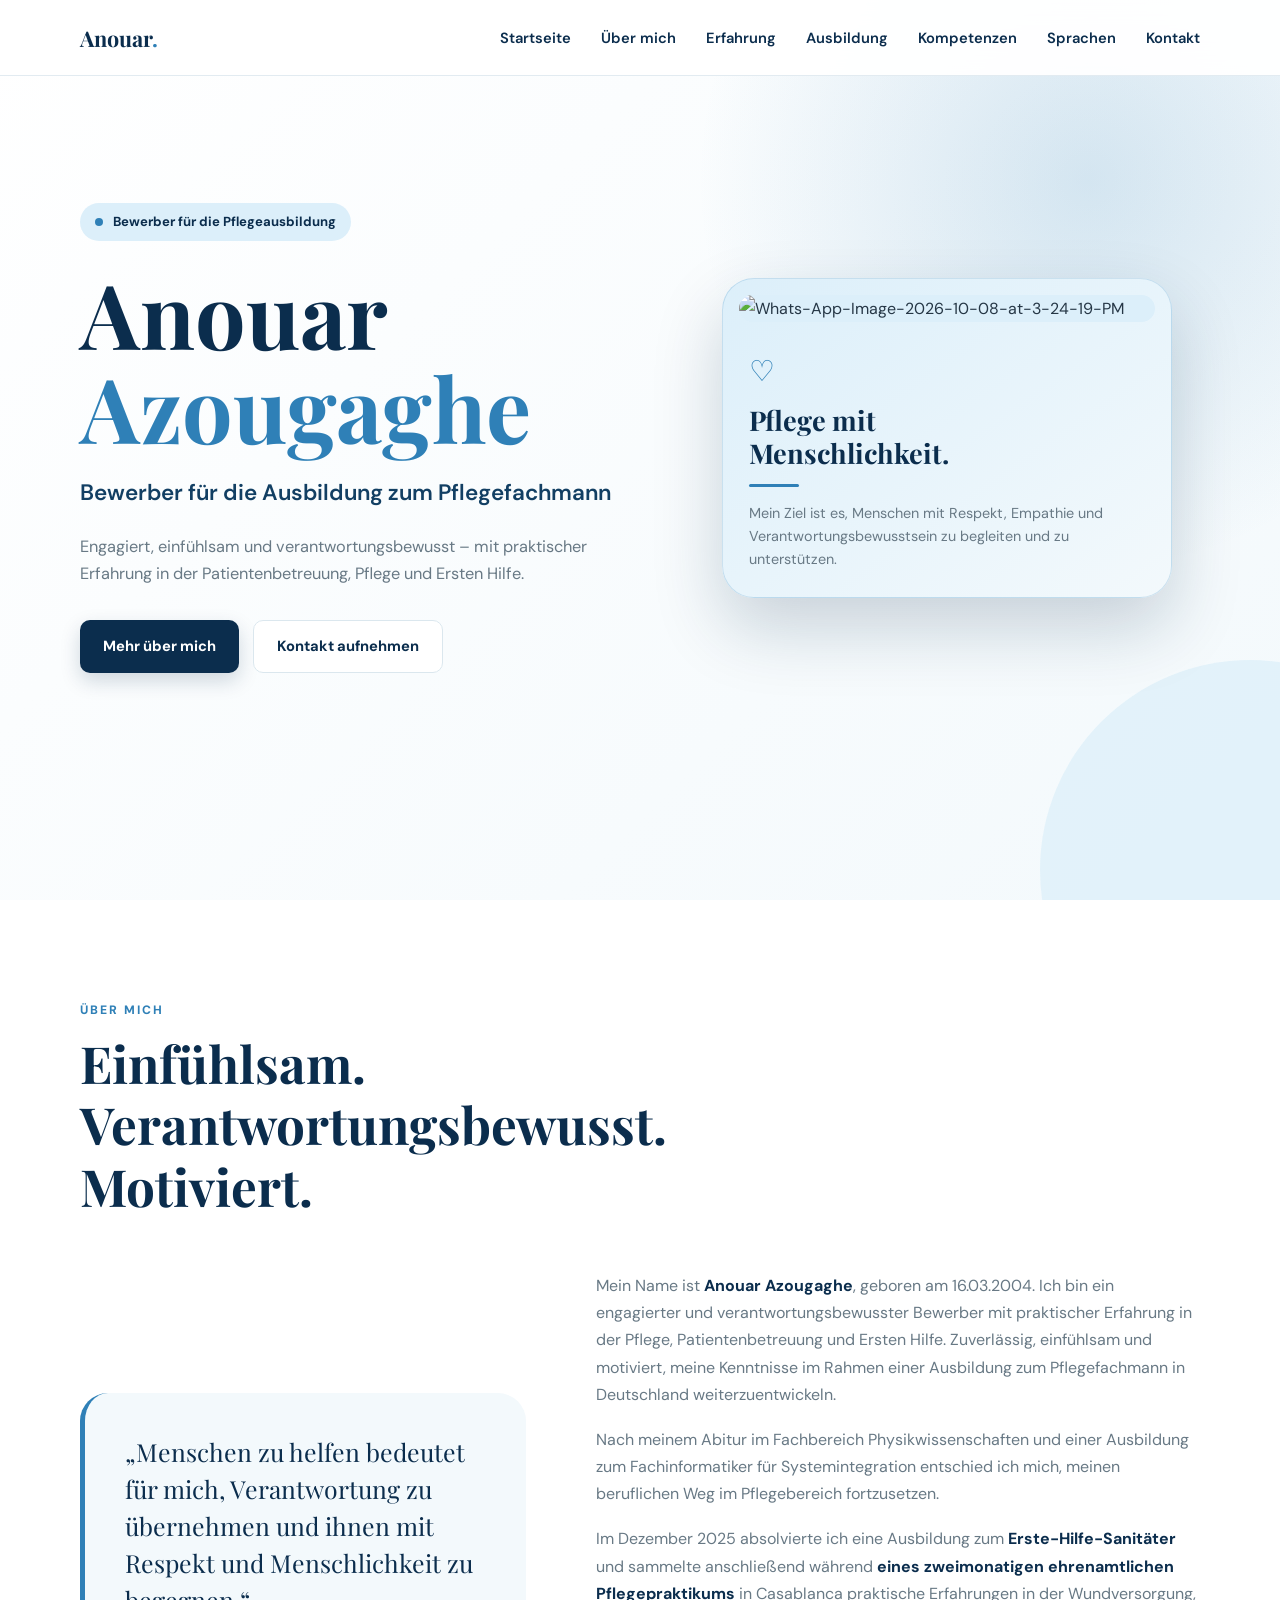
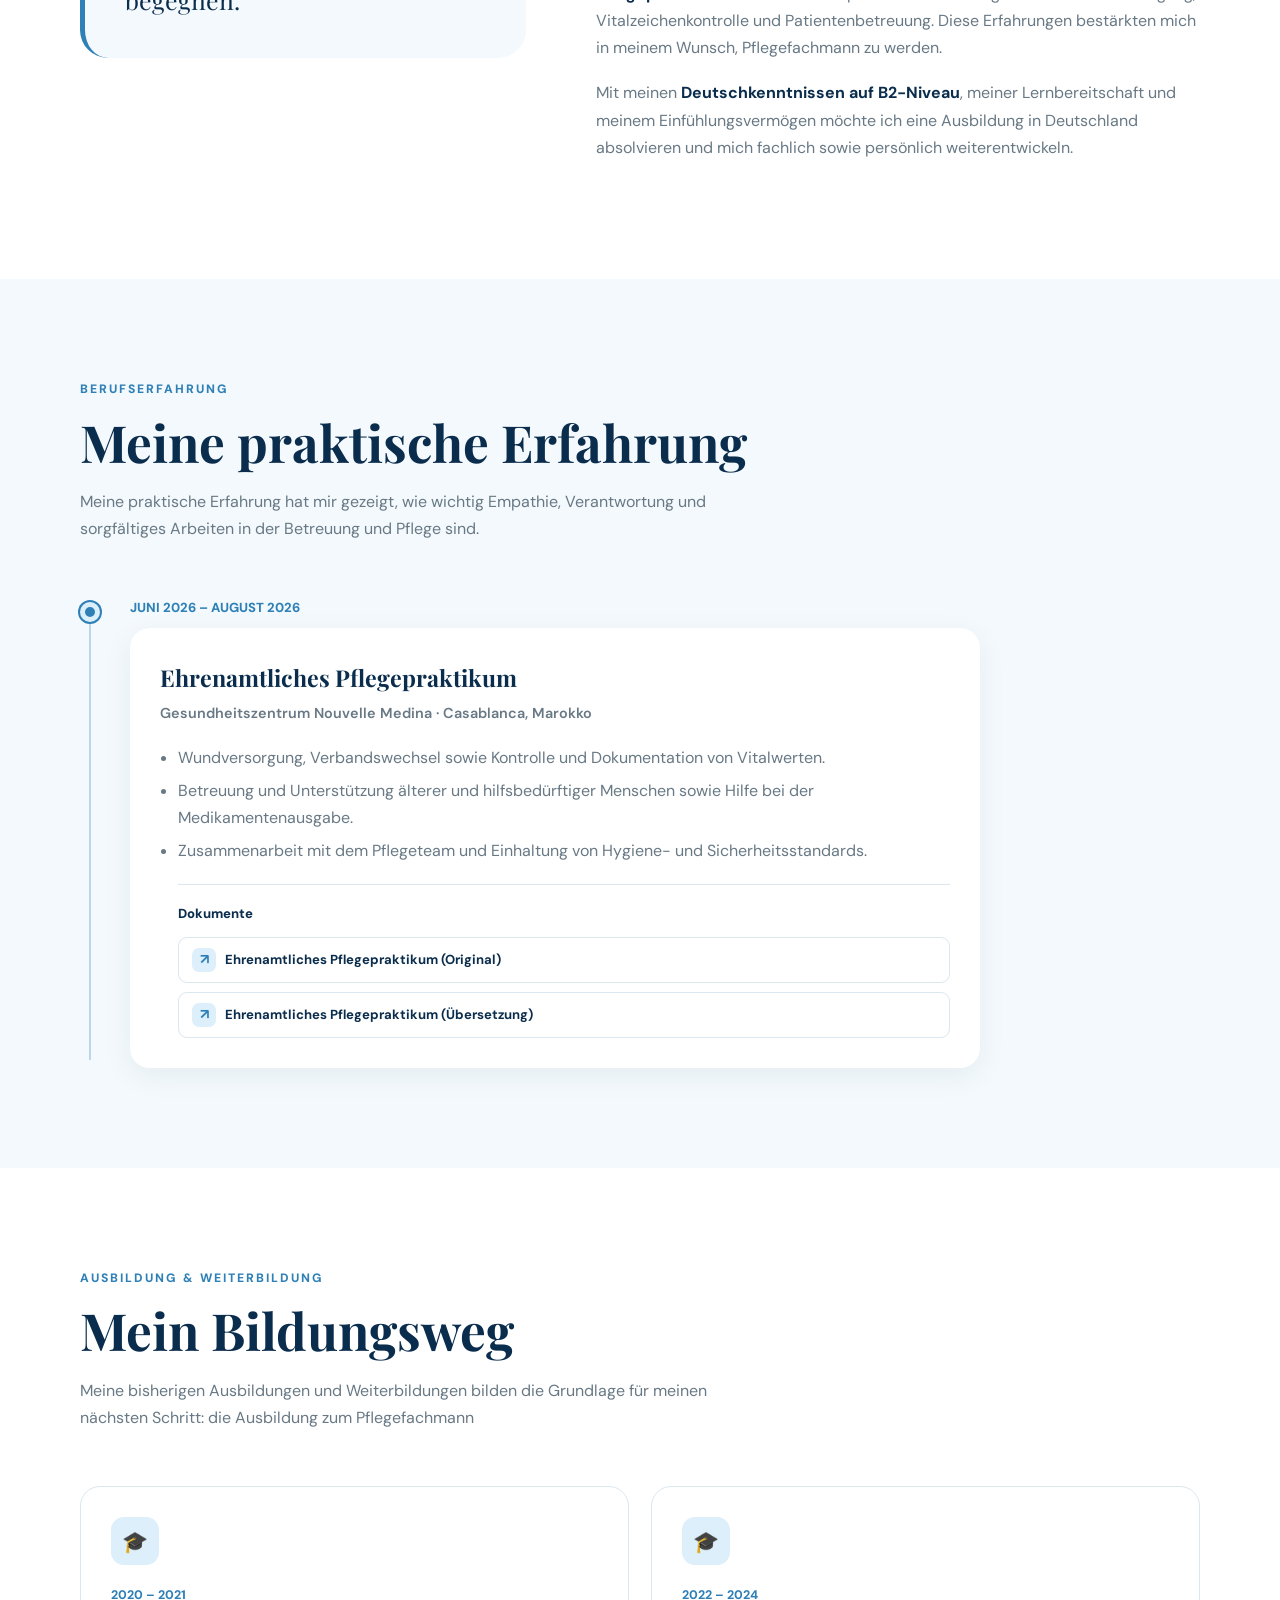
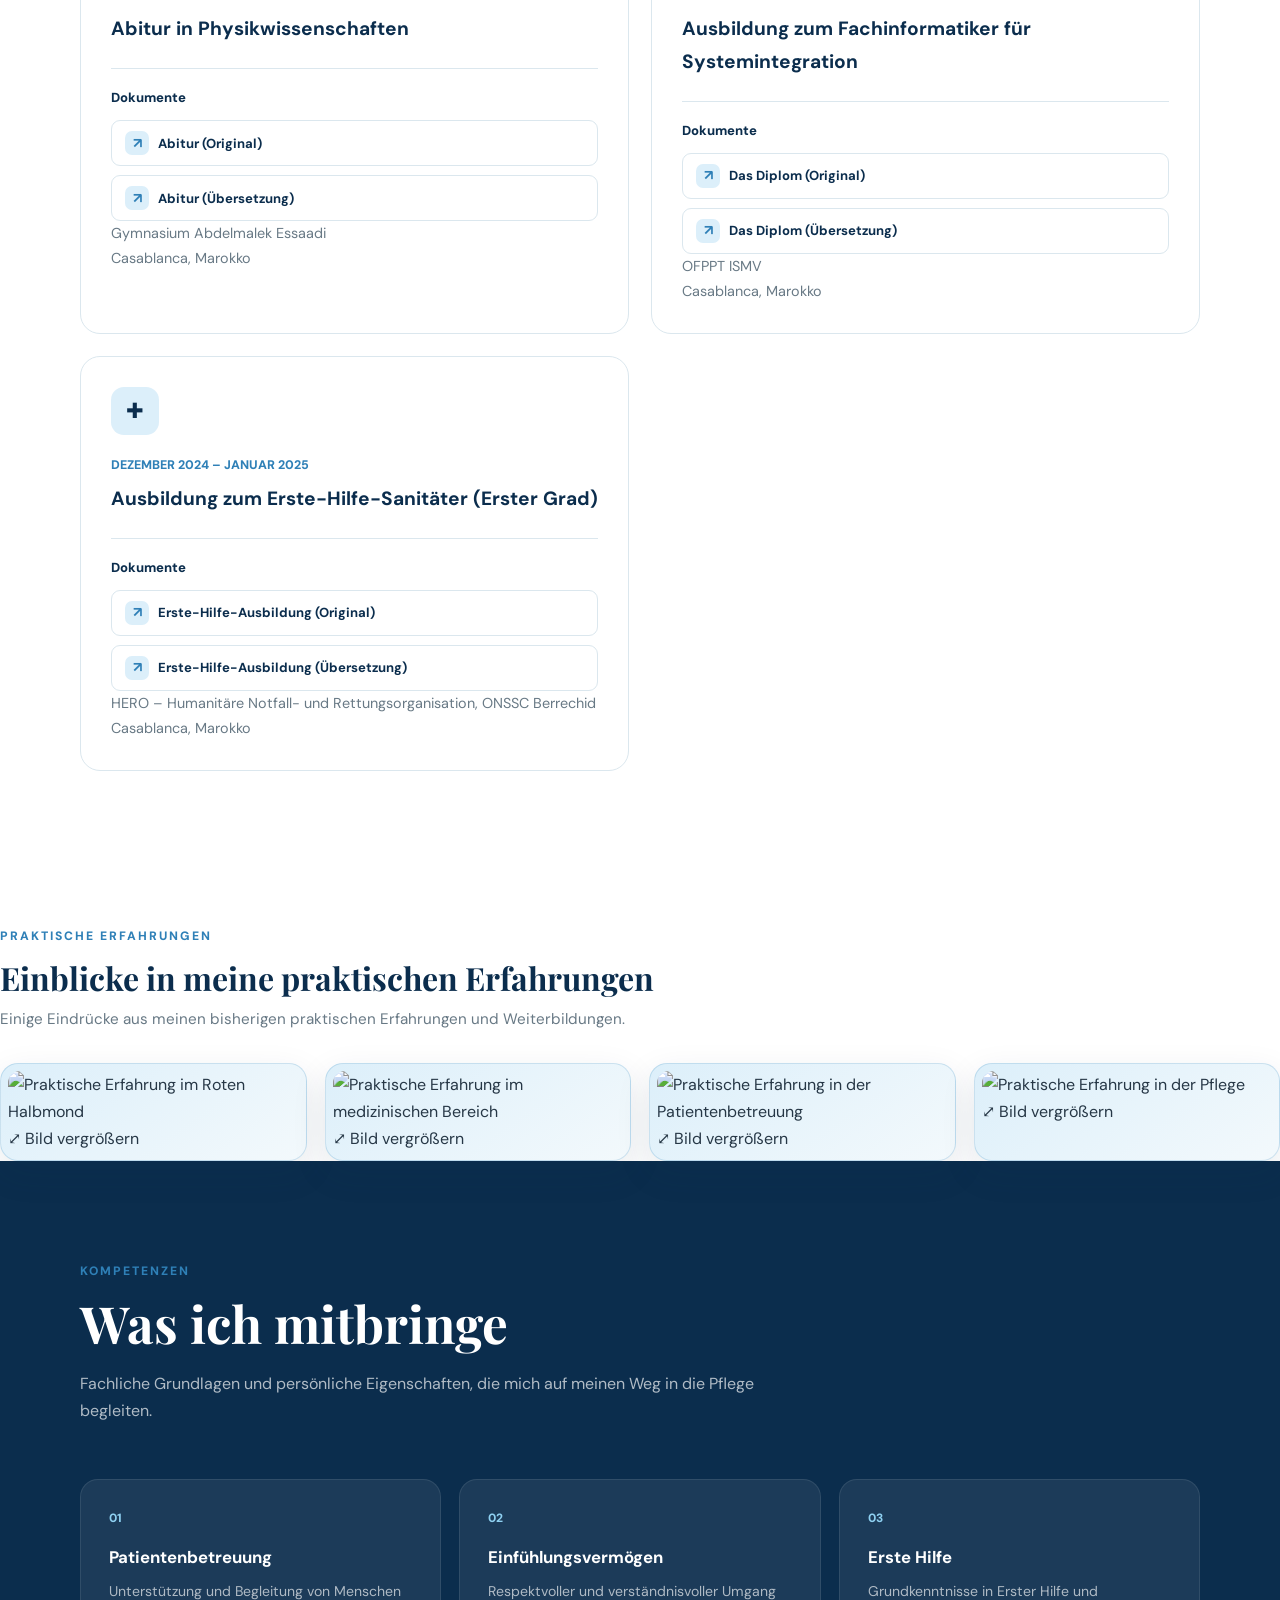
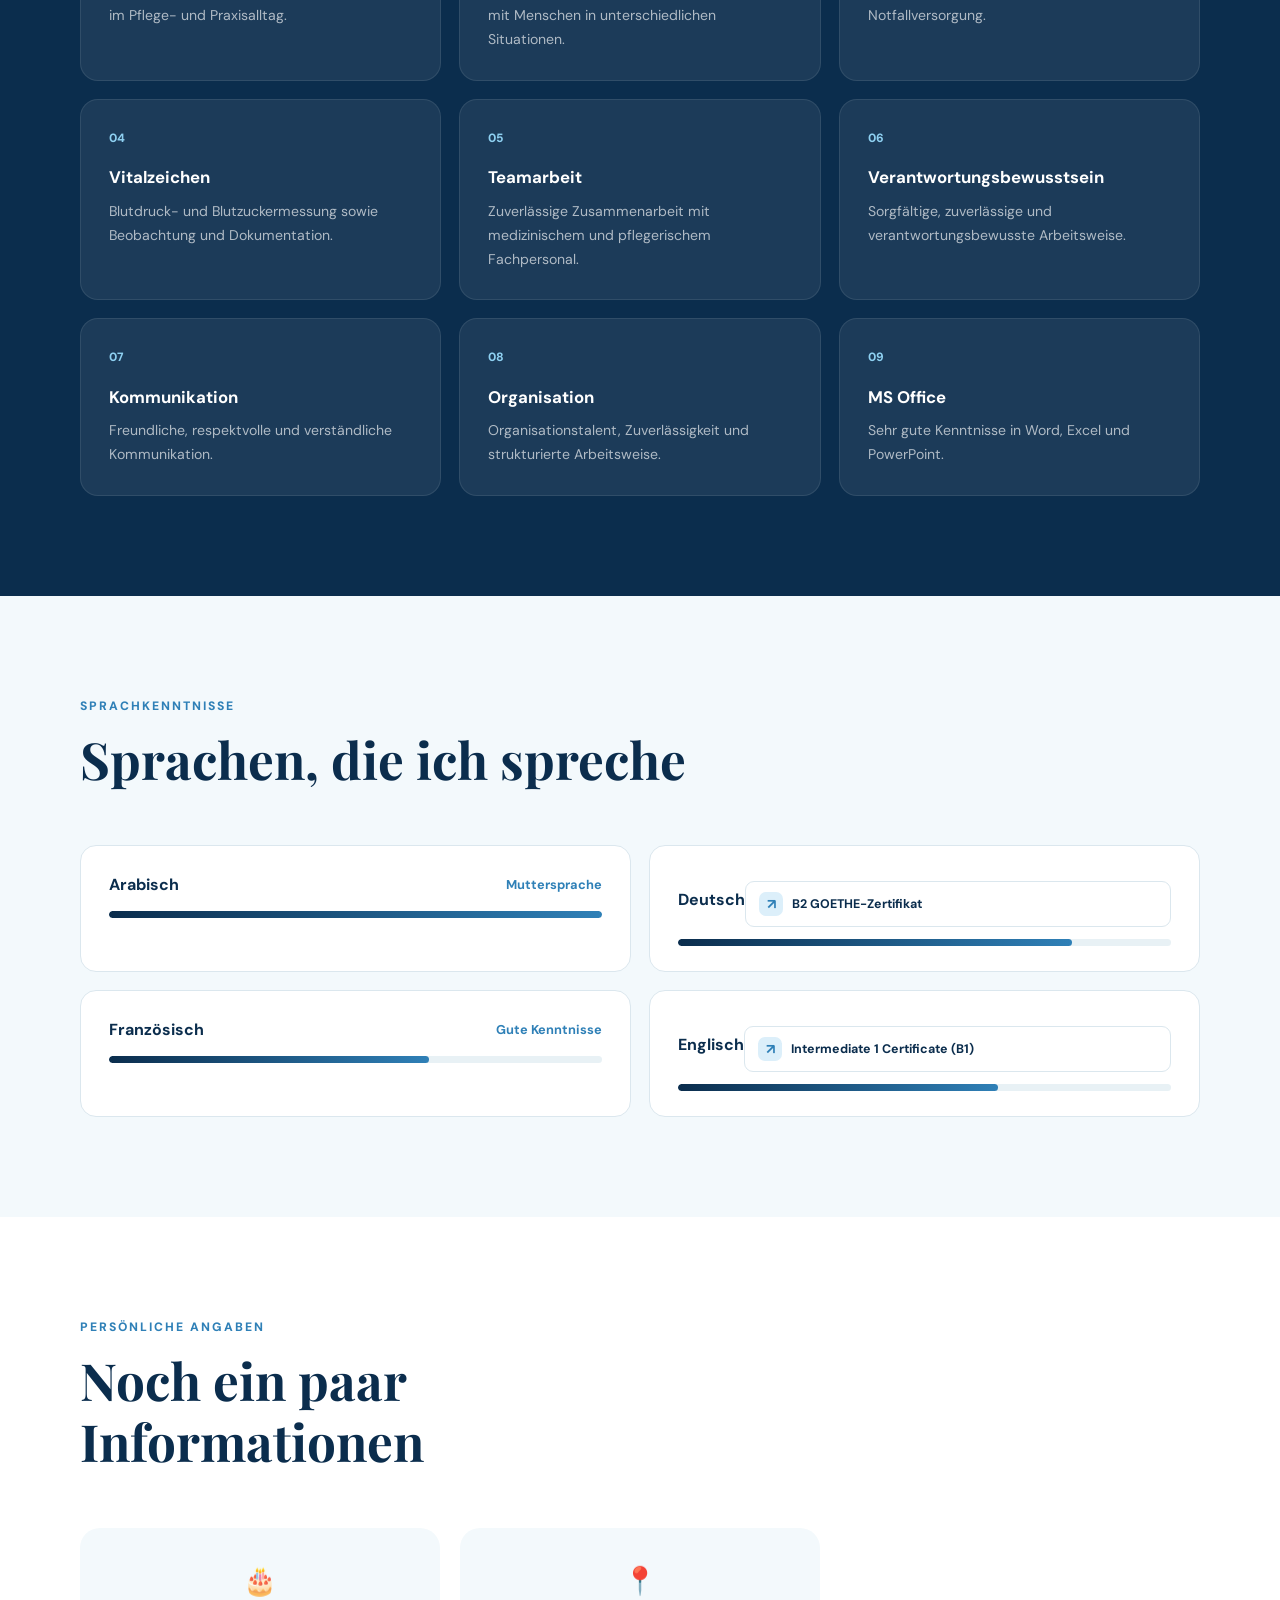
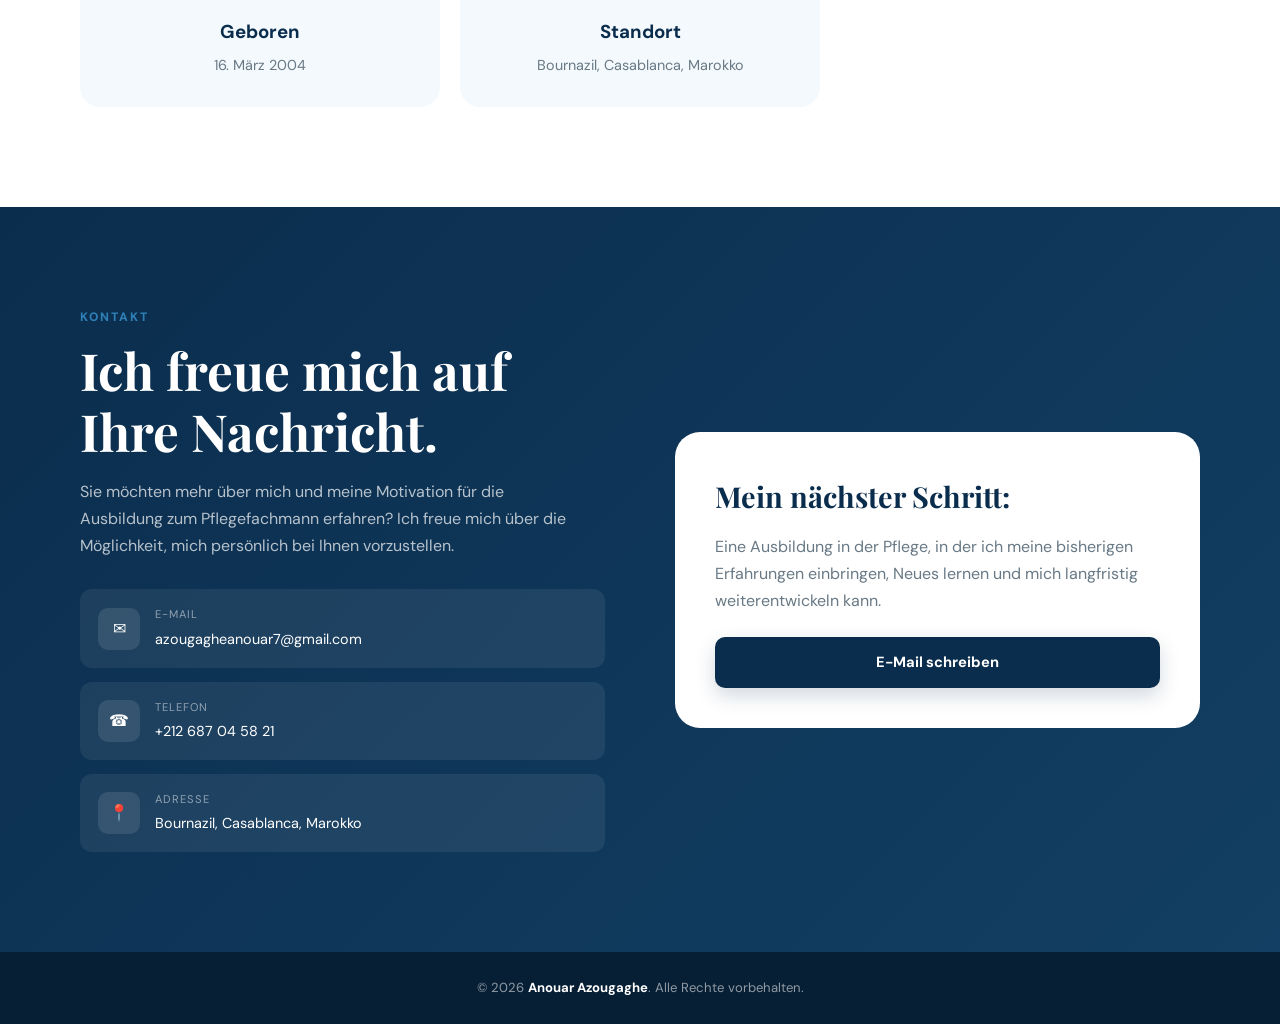
==== index.html @ ef139f44 "Rename 1.html to index.html" ====
<!DOCTYPE html> <html lang="de"> <head> <meta charset="UTF-8"> <meta name="viewport" content="width=device-width, initial-scale=1.0">
<meta name="description"
      content="Anouar Azougaghe – Bewerber für die Ausbildung zum Pflegefachmann">

<title>Anouar Azougaghe | Ausbildung Pflegefachmann</title>

<link rel="preconnect" href="https://fonts.googleapis.com">
<link rel="preconnect" href="https://fonts.gstatic.com" crossorigin>

<link href="https://fonts.googleapis.com/css2?family=DM+Sans:wght@400;500;600;700&family=Playfair+Display:wght@500;600;700&display=swap"
      rel="stylesheet">

<link rel="stylesheet" href="Hello.css">

</head> <body> <!-- ========================= NAVIGATION ========================= --> <nav>
<div class="container nav-container">

    <a href="#start" class="logo">
        Anouar<span>.</span>
    </a>

    <button
        class="menu-btn"
        id="menuBtn"
        aria-label="Menü öffnen"
    >
        ☰
    </button>

    <ul class="nav-links" id="navLinks">

        <li>
            <a href="#start">
                Startseite
            </a>
        </li>

        <li>
            <a href="#ueber-mich">
                Über mich
            </a>
        </li>

        <li>
            <a href="#erfahrung">
                Erfahrung
            </a>
        </li>

        <li>
            <a href="#ausbildung">
                Ausbildung
            </a>
        </li>

        <li>
            <a href="#kompetenzen">
                Kompetenzen
            </a>
        </li>

        <li>
            <a href="#sprachen">
                Sprachen
            </a>
        </li>

        <li>
            <a href="#kontakt">
                Kontakt
            </a>
        </li>

    </ul>

</div>

</nav> <!-- ========================= HERO ========================= --> <section class="hero" id="start">
<div class="container hero-content">

    <div class="hero-text fade-up">

        <div class="hero-label">
            Bewerber für die Pflegeausbildung
        </div>

        <h1>
            Anouar<br>
            <span>Azougaghe</span>
        </h1>

        <p class="hero-subtitle">
            Bewerber für die Ausbildung zum Pflegefachmann
        </p>

        <p class="hero-description">
            Engagiert, einfühlsam und verantwortungsbewusst –
            mit praktischer Erfahrung in der Patientenbetreuung,
            Pflege und Ersten Hilfe.
        </p>

        <div class="hero-buttons">

            <a
                href="#ueber-mich"
                class="btn btn-primary"
            >
                Mehr über mich
            </a>

            <a
                href="#kontakt"
                class="btn btn-secondary"
            >
                Kontakt aufnehmen
            </a>

        </div>

    </div>

    <!-- =========================
         PHOTO + MESSAGE
    ========================= -->

    <div class="hero-card-wrapper fade-up">

        <div class="hero-card">

            <img
                <a href="https://ibb.co/S4tCHTmr"><img src="https://i.ibb.co/sdKYcS1H/Whats-App-Image-2026-10-08-at-3-24-19-PM.jpg" alt="Whats-App-Image-2026-10-08-at-3-24-19-PM" border="0"></a>
                
        

            <div class="hero-card-content">

                <div class="hero-icon">
                    ♡
                </div>

                <h3>
                    Pflege mit<br>
                    Menschlichkeit.
                </h3>

                <div class="hero-card-line"></div>

                <p>
                    Mein Ziel ist es, Menschen mit Respekt,
                    Empathie und Verantwortungsbewusstsein
                    zu begleiten und zu unterstützen.
                </p>

            </div>

        </div>

    </div>

</div>

</section> <!-- ========================= ABOUT ========================= --> <section class="about" id="ueber-mich" >
<div class="container">

    <div class="section-header">

        <div class="section-label">
            Über mich
        </div>

        <h2 class="section-title">
            Einfühlsam. Verantwortungsbewusst. Motiviert.
        </h2>

    </div>

    <div class="about-grid">

        <div class="about-box">

            <p class="quote">
                „Menschen zu helfen bedeutet für mich,
                Verantwortung zu übernehmen und ihnen
                mit Respekt und Menschlichkeit zu begegnen.“
            </p>

        </div>

        <div class="about-text">

            <p>
                Mein Name ist <strong>Anouar Azougaghe</strong>,
                geboren am 16.03.2004. Ich bin ein engagierter und verantwortungsbewusster 
                Bewerber mit praktischer Erfahrung in der Pflege, Patientenbetreuung und Ersten Hilfe.
                  Zuverlässig, einfühlsam und motiviert, meine Kenntnisse im Rahmen
                   einer Ausbildung zum Pflegefachmann in Deutschland weiterzuentwickeln.



            </p>

            <p>
                Nach meinem Abitur im Fachbereich Physikwissenschaften und einer Ausbildung zum Fachinformatiker für Systemintegration entschied ich mich, meinen beruflichen Weg im Pflegebereich fortzusetzen.


            </p>

            <p>
                Im Dezember 2025 absolvierte ich eine Ausbildung zum <strong>Erste-Hilfe-Sanitäter</strong> und sammelte anschließend während <strong>eines zweimonatigen ehrenamtlichen Pflegepraktikums</strong> in Casablanca praktische Erfahrungen in der Wundversorgung, Vitalzeichenkontrolle und Patientenbetreuung. Diese Erfahrungen bestärkten mich in meinem Wunsch, Pflegefachmann zu werden.


            </p>

            <p>
                Mit meinen <strong>Deutschkenntnissen auf B2-Niveau</strong>, meiner Lernbereitschaft und meinem Einfühlungsvermögen möchte ich eine Ausbildung in Deutschland absolvieren und mich fachlich sowie persönlich weiterentwickeln.
            </p>

        </div>

    </div>

</div>

</section> <!-- ========================= EXPERIENCE ========================= --> <section class="experience" id="erfahrung" >
<div class="container">

    <div class="section-header">

        <div class="section-label">
            Berufserfahrung
        </div>

        <h2 class="section-title">
            Meine praktische Erfahrung
        </h2>

        <p class="section-description">
            Meine praktische Erfahrung hat mir gezeigt,
            wie wichtig Empathie, Verantwortung und sorgfältiges
            Arbeiten in der Betreuung und Pflege sind.
        </p>

    </div>

    <div class="timeline">

        <div class="timeline-item">

            <div class="timeline-dot"></div>

            <div class="timeline-date">
                JUNI 2026 – AUGUST 2026
            </div>

            <div class="timeline-card">

                <h3>
                    Ehrenamtliches Pflegepraktikum
                </h3>

                <h4>
                    Gesundheitszentrum Nouvelle Medina
                     · Casablanca, Marokko 
                </h4>

                <ul>

                    <li>
                        Wundversorgung, Verbandswechsel sowie Kontrolle und Dokumentation von Vitalwerten.


                    </li>

                    <li>
                        Betreuung und Unterstützung älterer und hilfsbedürftiger Menschen sowie Hilfe bei der Medikamentenausgabe.

                    </li>

                    <li>
                        Zusammenarbeit mit dem Pflegeteam und Einhaltung von Hygiene- und Sicherheitsstandards.


                    </li>



                <div class="document-links experience-documents">
                    <div class="document-links-title">Dokumente</div>
                    <a class="document-link" href="https://drive.google.com/file/d/1iewkmJ_kyTf2CAOFPyraO4FQ33WBHD4-/view?usp=drivesdk" target="_blank" rel="noopener noreferrer">Ehrenamtliches Pflegepraktikum (Original)</a>
                    <a class="document-link" href="https://drive.google.com/file/d/1rVE77RjeXnvZE199mW-AtbOBGqFgvcWB/view?usp=drivesdk" target="_blank" rel="noopener noreferrer">Ehrenamtliches Pflegepraktikum (Übersetzung)</a>
                </div>
                </ul>

            </div>

        </div>

    </div>

</div>

</section> <!-- ========================= EDUCATION ========================= --> <section class="education" id="ausbildung" >
<div class="container">

    <div class="section-header">

        <div class="section-label">
            Ausbildung & Weiterbildung
        </div>

        <h2 class="section-title">
            Mein Bildungsweg
        </h2>

        <p class="section-description">
            Meine bisherigen Ausbildungen und Weiterbildungen bilden
            die Grundlage für meinen nächsten Schritt:
            die Ausbildung zum Pflegefachmann
        </p>

    </div>

    <div class="education-grid">

        <div class="education-card">

            <div class="education-icon">
                🎓
            </div>

            <div class="education-date">
                2020 – 2021
            </div>

            <h3>
                 Abitur in Physikwissenschaften
            </h3>



            <div class="document-links">
                <div class="document-links-title">Dokumente</div>
                <a class="document-link" href="https://drive.google.com/file/d/1BdG-K7XPvdDpX0GqeVfOwrMYvr-_YQQa/view?usp=drivesdk" target="_blank" rel="noopener noreferrer">Abitur (Original)</a>
                <a class="document-link" href="https://drive.google.com/file/d/1yVyyqoSbzY28ryf0eZ4DezKOFZRg-BFI/view?usp=drivesdk" target="_blank" rel="noopener noreferrer">Abitur (Übersetzung)</a>
            </div>            <p>
                Gymnasium Abdelmalek Essaadi<br>
                Casablanca, Marokko
            </p>

        </div>

        <div class="education-card">

            <div class="education-icon">
                🎓
            </div>

            <div class="education-date">
                 2022 – 2024
            </div>

            <h3>
                Ausbildung zum Fachinformatiker für Systemintegration
            </h3>



            <div class="document-links">
                <div class="document-links-title">Dokumente</div>
                <a class="document-link" href="https://drive.google.com/file/d/1K3_4wmS0ChK1N9qvJUG1zNduHxEUZGPQ/view?usp=drivesdk" target="_blank" rel="noopener noreferrer">Das Diplom (Original)</a>
                <a class="document-link" href="https://drive.google.com/file/d/11_itEFQUGQENm_QJX966RiQ09abNrFlR/view?usp=drivesdk" target="_blank" rel="noopener noreferrer">Das Diplom (Übersetzung)</a>
            </div>            <p>
                 OFPPT ISMV<br>
                Casablanca, Marokko
            </p>

        </div>

        <div class="education-card">

            <div class="education-icon">
                ✚
            </div>

            <div class="education-date">
                DEZEMBER 2024 – JANUAR 2025
            </div>

            <h3>
                Ausbildung zum Erste-Hilfe-Sanitäter (Erster Grad)
            </h3>



            <div class="document-links">
                <div class="document-links-title">Dokumente</div>
                <a class="document-link" href="https://drive.google.com/file/d/1RcPdUOhaG39HRNp7s3Krnvun9uMXX2xl/view?usp=drivesdk" target="_blank" rel="noopener noreferrer">Erste-Hilfe-Ausbildung (Original)</a>
                <a class="document-link" href="https://drive.google.com/file/d/1sNPmJ_T4Rvyze7x6RNiV70oPRq986jmV/view?usp=drivesdk" target="_blank" rel="noopener noreferrer">Erste-Hilfe-Ausbildung (Übersetzung)</a>
            </div>            <p>
                 HERO – Humanitäre Notfall- und Rettungsorganisation, ONSSC Berrechid<br>
                Casablanca, Marokko
            </p>

        </div>

</section> <!-- ========================= PHOTOS ========================= -->

<div class="experience-gallery">

    <div class="experience-gallery-header">

        <div class="section-label">
            Praktische Erfahrungen
        </div>

        <h3 class="experience-gallery-title">
            Einblicke in meine praktischen Erfahrungen
        </h3>

        <p class="experience-gallery-description">
            Einige Eindrücke aus meinen bisherigen praktischen
            Erfahrungen und Weiterbildungen.
        </p>

    </div>


    <div class="experience-gallery-grid">

<!-- PHOTO 1 -->

<div
    class="experience-photo"
    data-image="https://i.ibb.co/TqLFKLx9/Whats-App-Image-2026-10-08-at-2-54-05-PM.jpg"
    tabindex="0"
    role="button"
    aria-label="Bild 1 vergrößern"
>
    <img
        src="https://i.ibb.co/TqLFKLx9/Whats-App-Image-2026-10-08-at-2-54-05-PM.jpg"
        alt="Praktische Erfahrung im Roten Halbmond"
        loading="lazy"
    >

    <div class="experience-photo-overlay">
        <span class="zoom-icon">⤢</span>
        <span class="zoom-text">Bild vergrößern</span>
    </div>
</div>


<!-- PHOTO 2 -->

<div
    class="experience-photo"
    data-image="https://i.ibb.co/0p999j0Y/Whats-App-Image-2026-10-08-at-2-52-29-PM.jpg"
    tabindex="0"
    role="button"
    aria-label="Bild 2 vergrößern"
>
    <img
        src="https://i.ibb.co/0p999j0Y/Whats-App-Image-2026-10-08-at-2-52-29-PM.jpg"
        alt="Praktische Erfahrung im medizinischen Bereich"
        loading="lazy"
    >

    <div class="experience-photo-overlay">
        <span class="zoom-icon">⤢</span>
        <span class="zoom-text">Bild vergrößern</span>
    </div>
</div>


<!-- PHOTO 3 -->

<div
    class="experience-photo"
    data-image="https://i.ibb.co/jZLs1kLD/Whats-App-Image-2026-10-08-at-2-53-04-PM.jpg"
    tabindex="0"
    role="button"
    aria-label="Bild 3 vergrößern"
>
    <img
        src="https://i.ibb.co/jZLs1kLD/Whats-App-Image-2026-10-08-at-2-53-04-PM.jpg"
        alt="Praktische Erfahrung in der Patientenbetreuung"
        loading="lazy"
    >

    <div class="experience-photo-overlay">
        <span class="zoom-icon">⤢</span>
        <span class="zoom-text">Bild vergrößern</span>
    </div>
</div>


<!-- PHOTO 4 -->

<div
    class="experience-photo"
    data-image="https://i.ibb.co/pvRs3QSM/Whats-App-Image-2026-10-08-at-2-54-17-PM.jpg"
    tabindex="0"
    role="button"
    aria-label="Bild 4 vergrößern"
>
    <img
        src="https://i.ibb.co/pvRs3QSM/Whats-App-Image-2026-10-08-at-2-54-17-PM.jpg"
        alt="Praktische Erfahrung in der Pflege"
        loading="lazy"
    >

    <div class="experience-photo-overlay">
        <span class="zoom-icon">⤢</span>
        <span class="zoom-text">Bild vergrößern</span>
    </div>
</div>

</div> <!-- ========================= SKILLS ========================= --> <section class="skills" id="kompetenzen" >
<div class="container">

    <div class="section-header">

        <div class="section-label">
            Kompetenzen
        </div>

        <h2 class="section-title">
            Was ich mitbringe
        </h2>

        <p class="section-description">
            Fachliche Grundlagen und persönliche Eigenschaften,
            die mich auf meinen Weg in die Pflege begleiten.
        </p>

    </div>

    <div class="skills-grid">

        <div class="skill-card">

            <div class="skill-number">
                01
            </div>

            <h3>
                Patientenbetreuung
            </h3>

            <p>
                Unterstützung und Begleitung von Menschen
                im Pflege- und Praxisalltag.
            </p>

        </div>

        <div class="skill-card">

            <div class="skill-number">
                02
            </div>

            <h3>
                Einfühlungsvermögen
            </h3>

            <p>
                Respektvoller und verständnisvoller Umgang
                mit Menschen in unterschiedlichen Situationen.
            </p>

        </div>

        <div class="skill-card">

            <div class="skill-number">
                03
            </div>

            <h3>
                Erste Hilfe
            </h3>

            <p>
                Grundkenntnisse in Erster Hilfe und
                Notfallversorgung.
            </p>

        </div>

        <div class="skill-card">

            <div class="skill-number">
                04
            </div>

            <h3>
                Vitalzeichen
            </h3>

            <p>
                Blutdruck- und Blutzuckermessung sowie
                Beobachtung und Dokumentation.
            </p>

        </div>

        <div class="skill-card">

            <div class="skill-number">
                05
            </div>

            <h3>
                Teamarbeit
            </h3>

            <p>
                Zuverlässige Zusammenarbeit mit medizinischem
                und pflegerischem Fachpersonal.
            </p>

        </div>

        <div class="skill-card">

            <div class="skill-number">
                06
            </div>

            <h3>
                Verantwortungsbewusstsein
            </h3>

            <p>
                Sorgfältige, zuverlässige und
                verantwortungsbewusste Arbeitsweise.
            </p>

        </div>

        <div class="skill-card">

            <div class="skill-number">
                07
            </div>

            <h3>
                Kommunikation
            </h3>

            <p>
                Freundliche, respektvolle und
                verständliche Kommunikation.
            </p>

        </div>

        <div class="skill-card">

            <div class="skill-number">
                08
            </div>

            <h3>
                Organisation
            </h3>

            <p>
                Organisationstalent, Zuverlässigkeit
                und strukturierte Arbeitsweise.
            </p>

        </div>

        <div class="skill-card">

            <div class="skill-number">
                09
            </div>

            <h3>
                MS Office
            </h3>

            <p>
                Sehr gute Kenntnisse in Word, Excel
                und PowerPoint.
            </p>

        </div>

    </div>

</div>

</section> <!-- ========================= LANGUAGES ========================= --> <section class="languages" id="sprachen" >
<div class="container">

    <div class="section-header">

        <div class="section-label">
            Sprachkenntnisse
        </div>

        <h2 class="section-title">
            Sprachen, die ich spreche
        </h2>

    </div>

    <div class="language-grid">

        <div class="language-card">

            <div class="language-top">

                <span class="language-name">
                    Arabisch
                </span>

                <span class="language-level">
                    Muttersprache
                </span>

            </div>

            <div class="language-bar">

                <div class="language-progress arabic"></div>

            </div>

        </div>

        <div class="language-card">

            <div class="language-top">

                <span class="language-name">
                    Deutsch
                </span>



                <a class="document-link language-document" href="https://drive.google.com/file/d/1zjW4MaI7YQmHPApgMb-XYy7-94MvrMvT/view?usp=drivesdk" target="_blank" rel="noopener noreferrer">B2 GOETHE-Zertifikat</a>                <span class="language-level">
                
                </span>

            </div>

            <div class="language-bar">

                <div class="language-progress german"></div>

            </div>

        </div>

        <div class="language-card">

            <div class="language-top">

                <span class="language-name">
                    Französisch
                </span>

                <span class="language-level">
                    Gute Kenntnisse
                </span>

            </div>

            <div class="language-bar">

                <div class="language-progress french"></div>

            </div>

        </div>

        <div class="language-card">

            <div class="language-top">

                <span class="language-name">
                    Englisch
                </span>

                <span class="language-level">
                 
                </span>



                <a class="document-link language-document" href="https://drive.google.com/file/d/1wPWm8NlnptJqcHjCIuz_4QnDx7mumsQP/view?usp=drivesdk" target="_blank" rel="noopener noreferrer">Intermediate 1 Certificate (B1) </a>                <span class="language-level">
                
                </span>

            </div>

            <div class="language-bar">

                <div class="language-progress english"></div>

            </div>

        </div>

    </div>

</div>

</section> <!-- ========================= ADDITIONAL INFORMATION ========================= --> <section class="additional">
<div class="container">

    <div class="section-header">

        <div class="section-label">
            Persönliche Angaben
        </div>

        <h2 class="section-title">
            Noch ein paar Informationen
        </h2>

    </div>

    <div class="additional-grid">

        <div class="info-card">

            <div class="info-icon">
                🎂
            </div>

            <h3>
                Geboren
            </h3>

            <p>
                16. März 2004
            </p>

        </div>


        <div class="info-card">

            <div class="info-icon">
                📍
            </div>

            <h3>
                Standort
            </h3>

            <p>
                Bournazil, Casablanca, Marokko
            </p>

        </div>

    </div>

</div>

</section> <!-- ========================= CONTACT ========================= --> <section class="contact" id="kontakt" >
<div class="container contact-wrapper">

    <div>

        <div class="section-label">
            Kontakt
        </div>

        <h2 class="section-title">
            Ich freue mich auf Ihre Nachricht.
        </h2>

        <p class="contact-description">
            Sie möchten mehr über mich und meine Motivation
            für die Ausbildung zum Pflegefachmann erfahren?
            Ich freue mich über die Möglichkeit, mich
            persönlich bei Ihnen vorzustellen.
        </p>

        <div class="contact-items">

            <a
                class="contact-item"
                href="mailto:azougagheanouar7@gmail.com"
            >

                <div class="contact-item-icon">
                    ✉
                </div>

                <div>

                    <small>
                        E-Mail
                    </small>

                    <span>
                        azougagheanouar7@gmail.com
                    </span>

                </div>

            </a>

            <a
                class="contact-item"
                href="tel: +212687045821"
            >

                <div class="contact-item-icon">
                    ☎
                </div>

                <div>

                    <small>
                        Telefon
                    </small>

                    <span>
                         +212 687 04 58 21
                    </span>

                </div>

            </a>

            <div class="contact-item">

                <div class="contact-item-icon">
                    📍
                </div>

                <div>

                    <small>
                        Adresse
                    </small>

                    <span>
                        Bournazil, Casablanca, Marokko 
                    </span>

                </div>

            </div>

        </div>

    </div>

    <div class="contact-message">

        <h3>
            Mein nächster Schritt:
        </h3>

        <p>
            Eine Ausbildung in der Pflege, in der ich
            meine bisherigen Erfahrungen einbringen,
            Neues lernen und mich langfristig
            weiterentwickeln kann.
        </p>

        <a
            href="mailto:azougagheanouar7@gmail.com?subject=Anfrage%20zur%20Ausbildung%20zum%20Pflegefachmann"
            class="btn btn-primary"
        >
            E-Mail schreiben
        </a>

    </div>

</div>

</section> <!-- ========================= FOOTER ========================= --> <footer>
<div class="container">

    © 2026 <strong>Anouar Azougaghe</strong>.
    Alle Rechte vorbehalten.

</div>

</footer> <!-- ========================= IMAGE LIGHTBOX ========================= -->
<div class="image-lightbox" id="imageLightbox" aria-hidden="true">
    <button class="lightbox-close" id="lightboxClose" type="button" aria-label="Bild schließen">×</button>
    <img class="lightbox-image" id="lightboxImage" src="" alt="Vergrößertes Bild">
</div>

<!-- ========================= JAVASCRIPT ========================= --> <script>

/* =========================================
   MOBILE NAVIGATION
========================================= */

const menuBtn = document.getElementById("menuBtn");
const navLinks = document.getElementById("navLinks");

if (menuBtn && navLinks) {

    menuBtn.addEventListener("click", () => {

        navLinks.classList.toggle("active");

        if (navLinks.classList.contains("active")) {
            menuBtn.textContent = "✕";
        } else {
            menuBtn.textContent = "☰";
        }

    });

    document
        .querySelectorAll(".nav-links a")
        .forEach(link => {

            link.addEventListener("click", () => {

                navLinks.classList.remove("active");
                menuBtn.textContent = "☰";

            });

        });

}


/* =========================================
   EXPERIENCE PHOTO ZOOM
========================================= */

const galleryPhotos =
    document.querySelectorAll(".experience-photo");

const lightbox =
    document.getElementById("imageLightbox");

const lightboxImage =
    document.getElementById("lightboxImage");

const lightboxClose =
    document.getElementById("lightboxClose");


/* Open image */

function openLightbox(photo) {

    const image =
        photo.getAttribute("data-image");

    if (!image || !lightbox || !lightboxImage) {
        return;
    }

    lightboxImage.src = image;

    lightbox.classList.add("active");

    lightbox.setAttribute(
        "aria-hidden",
        "false"
    );

    document.body.style.overflow = "hidden";

}


/* Add click to every photo */

galleryPhotos.forEach(photo => {

    photo.addEventListener("click", () => {

        openLightbox(photo);

    });


    /* Keyboard support */

    photo.addEventListener("keydown", event => {

        if (
            event.key === "Enter" ||
            event.key === " "
        ) {

            event.preventDefault();

            openLightbox(photo);

        }

    });

});


/* =========================================
   CLOSE LIGHTBOX
========================================= */

function closeLightbox() {

    if (!lightbox || !lightboxImage) {
        return;
    }

    lightbox.classList.remove("active");

    lightbox.setAttribute(
        "aria-hidden",
        "true"
    );

    lightboxImage.src = "";

    document.body.style.overflow = "";

}


/* Close button */

if (lightboxClose) {

    lightboxClose.addEventListener(
        "click",
        closeLightbox
    );

}


/* Close when clicking outside image */

if (lightbox) {

    lightbox.addEventListener(
        "click",
        event => {

            if (event.target === lightbox) {

                closeLightbox();

            }

        }
    );

}


/* Close with ESC */

document.addEventListener(
    "keydown",
    event => {

        if (
            event.key === "Escape" &&
            lightbox &&
            lightbox.classList.contains("active")
        ) {

            closeLightbox();

        }

    }
);

</script>

</body>
</html>
---- Hello.css ----
/* =========================================
Anouar Azougaghe
Pflegefachmann Bewerbungswebsite
========================================= */

/* =========================================
VARIABLES
========================================= */

:root {
    --dark-blue: #0b2d4d;
    --dark-blue-2: #123f63;
    --blue: #2f80b7;
    --light-blue: #dceffa;
    --very-light-blue: #f3f9fc;

    --white: #ffffff;
    --text: #263746;
    --muted: #687985;
    --border: #dbe7ee;

    --shadow: 0 15px 45px rgba(11, 45, 77, 0.10);

    --radius: 20px;
}


/* =========================================
RESET
========================================= */

* {
    margin: 0;
    padding: 0;
    box-sizing: border-box;
}

html {
    scroll-behavior: smooth;
}

body {
    font-family: "DM Sans", sans-serif;
    color: var(--text);
    background: var(--white);
    line-height: 1.7;
}

a {
    color: inherit;
    text-decoration: none;
}

ul {
    margin: 0;
}

button {
    font-family: inherit;
}


/* =========================================
GLOBAL CONTAINER
========================================= */

.container {
    width: min(1120px, 90%);
    margin: 0 auto;
}


/* =========================================
NAVIGATION
========================================= */

nav {
    position: fixed;
    top: 0;
    left: 0;

    width: 100%;
    height: 76px;

    z-index: 1000;

    background: rgba(255, 255, 255, 0.94);
    backdrop-filter: blur(14px);

    border-bottom: 1px solid rgba(219, 231, 238, 0.8);
}

.nav-container {
    height: 76px;

    display: flex;
    align-items: center;
    justify-content: space-between;
}


/* Logo */

.logo {
    font-family: "Playfair Display", serif;

    font-size: 1.35rem;
    font-weight: 700;

    color: var(--dark-blue);
}

.logo span {
    color: var(--blue);
}


/* Navigation links */

.nav-links {
    display: flex;
    gap: 30px;

    list-style: none;
}

.nav-links a {
    position: relative;

    color: var(--dark-blue);

    font-size: 0.92rem;
    font-weight: 600;

    transition: color 0.3s ease;
}


/* Animated underline */

.nav-links a::after {
    content: "";

    position: absolute;

    width: 0;
    height: 2px;

    left: 0;
    bottom: -7px;

    background: var(--blue);

    transition: width 0.3s ease;
}

.nav-links a:hover {
    color: var(--blue);
}

.nav-links a:hover::after {
    width: 100%;
}


/* Mobile menu */

.menu-btn {
    display: none;

    border: none;
    background: transparent;

    font-size: 1.6rem;

    color: var(--dark-blue);

    cursor: pointer;
}


/* =========================================
HERO
========================================= */

.hero {
    min-height: 100vh;

    padding-top: 76px;

    display: flex;
    align-items: center;

    position: relative;
    overflow: hidden;

    background:
        radial-gradient(
            circle at 85% 20%,
            rgba(47, 128, 183, 0.18),
            transparent 30%
        ),
        linear-gradient(
            135deg,
            #ffffff 0%,
            #f3f9fc 100%
        );
}


/* Decorative circle */

.hero::before {
    content: "";

    position: absolute;

    width: 420px;
    height: 420px;

    border-radius: 50%;

    background: var(--light-blue);

    right: -180px;
    bottom: -180px;

    opacity: 0.7;
}


/* Hero layout */

.hero-content {
    position: relative;
    z-index: 2;

    display: grid;

    grid-template-columns:
        1.05fr
        0.95fr;

    align-items: center;

    gap: 55px;
}


/* Hero label */

.hero-label {
    display: inline-flex;
    align-items: center;

    gap: 10px;

    padding: 8px 15px;

    border-radius: 30px;

    background: var(--light-blue);
    color: var(--dark-blue);

    font-size: 0.82rem;
    font-weight: 700;

    margin-bottom: 25px;
}

.hero-label::before {
    content: "";

    width: 8px;
    height: 8px;

    border-radius: 50%;

    background: var(--blue);
}


/* Main heading */

h1 {
    font-family: "Playfair Display", serif;

    font-size:
        clamp(
            3.2rem,
            7vw,
            5.8rem
        );

    line-height: 1.05;

    color: var(--dark-blue);

    margin-bottom: 20px;
}

h1 span {
    color: var(--blue);
}


/* Hero subtitle */

.hero-subtitle {
    font-size:
        clamp(
            1.1rem,
            2vw,
            1.4rem
        );

    color: var(--dark-blue-2);

    font-weight: 600;

    margin-bottom: 20px;
}


/* Hero description */

.hero-description {
    max-width: 650px;

    color: var(--muted);

    font-size: 1.02rem;

    margin-bottom: 32px;
}


/* Hero buttons */

.hero-buttons {
    display: flex;

    flex-wrap: wrap;

    gap: 14px;
}

.btn {
    display: inline-flex;

    align-items: center;
    justify-content: center;

    padding: 13px 23px;

    border-radius: 10px;

    font-weight: 700;
    font-size: 0.92rem;

    transition: all 0.3s ease;
}


/* Primary button */

.btn-primary {
    color: white;

    background: var(--dark-blue);

    box-shadow:
        0 8px 20px
        rgba(11, 45, 77, 0.18);
}

.btn-primary:hover {
    background: var(--blue);

    transform: translateY(-2px);
}


/* Secondary button */

.btn-secondary {
    color: var(--dark-blue);

    background: white;

    border:
        1px solid var(--border);
}

.btn-secondary:hover {
    border-color: var(--blue);

    color: var(--blue);

    transform: translateY(-2px);
}


/* =========================================
HERO PHOTO CARD
========================================= */

.hero-card-wrapper {
    display: flex;

    justify-content: center;
    align-items: center;

    width: 100%;
}


/* Main hero card */

.hero-card {
    width: min(450px, 100%);

    height: auto;

    padding: 16px;

    margin: 0 auto;

    background:
        linear-gradient(
            145deg,
            var(--light-blue),
            var(--very-light-blue)
        );

    border-radius: 32px;

    position: relative;

    overflow: hidden;

    border:
        1px solid rgba(47, 128, 183, 0.20);

    box-shadow:
        0 30px 70px
        rgba(11, 45, 77, 0.20);
}


/* Hero photo */

.hero-card img {
    display: block;

    width: 100%;

    height: auto;

    max-width: 100%;

    max-height: 520px;

    object-fit: contain;

    object-position: center;

    border-radius: 22px;

    background: var(--light-blue);
}


/* =========================================
HERO CARD CONTENT
========================================= */

.hero-card-content {
    padding: 25px 10px 10px;
}

.hero-icon {
    color: var(--blue);

    font-size: 1.8rem;

    margin-bottom: 8px;
}

.hero-card-content h3 {
    font-family: "Playfair Display", serif;

    color: var(--dark-blue);

    font-size: 1.7rem;

    line-height: 1.2;

    margin-bottom: 15px;
}

.hero-card-line {
    width: 50px;
    height: 3px;

    background: var(--blue);

    border-radius: 10px;

    margin-bottom: 15px;
}

.hero-card-content p {
    color: var(--muted);

    font-size: 0.9rem;

    line-height: 1.6;
}


/* =========================================
GENERAL SECTIONS
========================================= */

section {
    padding: 100px 0;
}


/* Section heading */

.section-header {
    max-width: 680px;

    margin-bottom: 55px;
}


/* Small label */

.section-label {
    color: var(--blue);

    text-transform: uppercase;

    letter-spacing: 2px;

    font-size: 0.76rem;

    font-weight: 800;

    margin-bottom: 12px;
}


/* Section title */

.section-title {
    font-family: "Playfair Display", serif;

    font-size:
        clamp(
            2.2rem,
            4vw,
            3.2rem
        );

    color: var(--dark-blue);

    line-height: 1.2;

    margin-bottom: 15px;
}


/* Section description */

.section-description {
    color: var(--muted);
}


/* =========================================
ABOUT
========================================= */

.about {
    background: white;
}

.about-grid {
    display: grid;

    grid-template-columns:
        0.85fr
        1.15fr;

    gap: 70px;

    align-items: center;
}


/* Quote card */

.about-box {
    background: var(--very-light-blue);

    border-radius: 28px;

    padding: 40px;

    border-left:
        5px solid var(--blue);
}

.about-box .quote {
    font-family: "Playfair Display", serif;

    color: var(--dark-blue);

    font-size: 1.55rem;

    line-height: 1.5;
}


/* About text */

.about-text p {
    color: var(--muted);

    margin-bottom: 18px;
}

.about-text strong {
    color: var(--dark-blue);
}


/* =========================================
EXPERIENCE
========================================= */

.experience {
    background: var(--very-light-blue);
}


/* Timeline */

.timeline {
    position: relative;

    max-width: 900px;
}


/* Timeline vertical line */

.timeline::before {
    content: "";

    position: absolute;

    left: 9px;

    top: 8px;
    bottom: 8px;

    width: 2px;

    background: #bcd8e8;
}


/* Timeline item */

.timeline-item {
    position: relative;

    padding-left: 50px;

    margin-bottom: 48px;
}

.timeline-item:last-child {
    margin-bottom: 0;
}


/* Timeline dot */

.timeline-dot {
    position: absolute;

    left: 0;
    top: 5px;

    width: 20px;
    height: 20px;

    border-radius: 50%;

    background: var(--blue);

    border:
        5px solid var(--light-blue);

    box-shadow:
        0 0 0 2px var(--blue);
}


/* Date */

.timeline-date {
    color: var(--blue);

    font-size: 0.82rem;

    font-weight: 800;

    margin-bottom: 8px;
}


/* Experience card */

.timeline-card {
    background: white;

    padding: 30px;

    border-radius: var(--radius);

    box-shadow:
        0 8px 30px
        rgba(11, 45, 77, 0.06);
}

.timeline-card h3 {
    font-family: "Playfair Display", serif;

    color: var(--dark-blue);

    font-size: 1.45rem;

    margin-bottom: 4px;
}

.timeline-card h4 {
    color: var(--muted);

    font-size: 0.9rem;

    font-weight: 600;

    margin-bottom: 18px;
}

.timeline-card ul {
    padding-left: 18px;

    color: var(--muted);
}

.timeline-card li {
    margin-bottom: 6px;
}


/* =========================================
EXPERIENCE PHOTO GALLERY
========================================= */

.experience-gallery {
    margin-top: 55px;

    width: 100%;
}


/* Gallery header */

.experience-gallery-header {
    max-width: 700px;

    margin-bottom: 30px;
}

.experience-gallery-title {
    font-family: "Playfair Display", serif;

    color: var(--dark-blue);

    font-size: 2rem;

    line-height: 1.2;

    margin-bottom: 10px;
}

.experience-gallery-description {
    color: var(--muted);

    font-size: 0.95rem;

    line-height: 1.7;
}


/* =========================================
PHOTO GRID
========================================= */

.experience-gallery-grid {
    display: grid;

    grid-template-columns:
        repeat(4, minmax(0, 1fr));

    gap: 18px;

    width: 100%;
}


/* Individual gallery item */

.experience-photo {
    position: relative;

    width: 100%;
    height: auto;

    overflow: hidden;

    border-radius: 18px;

    background:
        linear-gradient(
            145deg,
            var(--light-blue),
            var(--very-light-blue)
        );

    border:
        1px solid rgba(47, 128, 183, 0.20);

    padding: 7px;

    box-shadow:
        0 12px 35px
        rgba(11, 45, 77, 0.10);

    cursor: zoom-in;

    transition:
        transform 0.35s ease,
        box-shadow 0.35s ease;
}


/* Make clickable gallery items accessible */

.experience-photo:focus {
    outline: none;

    box-shadow:
        0 0 0 3px rgba(47, 128, 183, 0.30),
        0 20px 45px rgba(11, 45, 77, 0.18);
}


/* Gallery image */

.experience-photo img {
    display: block;

    width: 100%;
    height: auto;
    max-width: 100%;

    object-fit: contain;

    object-position: center;

    border-radius: 12px;

    transition:
        transform 0.45s ease;
}


/* Hover effect */

.experience-photo:hover {
    transform: translateY(-6px);

    box-shadow:
        0 20px 45px
        rgba(11, 45, 77, 0.18);
}

.experience-photo:hover img {
    transform: scale(1.06);
}


/* Small zoom indicator */

.experience-photo::after {
    content: "＋";

    position: absolute;

    right: 14px;
    bottom: 14px;

    width: 34px;
    height: 34px;

    display: flex;

    align-items: center;
    justify-content: center;

    border-radius: 50%;

    background:
        rgba(11, 45, 77, 0.78);

    color: white;

    font-size: 1.1rem;

    opacity: 0;

    transform: scale(0.8);

    transition:
        opacity 0.3s ease,
        transform 0.3s ease;

    pointer-events: none;
}

.experience-photo:hover::after {
    opacity: 1;

    transform: scale(1);
}


/* =========================================
IMAGE LIGHTBOX / ZOOM
========================================= */

.image-lightbox {
    position: fixed;

    inset: 0;

    z-index: 99999;

    display: flex;

    align-items: center;
    justify-content: center;

    padding: 40px;

    background:
        rgba(7, 31, 53, 0.92);

    opacity: 0;

    visibility: hidden;

    pointer-events: none;

    transition:
        opacity 0.3s ease,
        visibility 0.3s ease;

    /* Keeps the lightbox above every page element */
    isolation: isolate;
}


/* Active lightbox */

.image-lightbox.active {
    opacity: 1;

    visibility: visible;

    pointer-events: auto;
}


/* Enlarged image */

.lightbox-image {
    display: block;

    max-width: 90vw;

    max-height: 88vh;

    width: auto;

    height: auto;

    object-fit: contain;

    border-radius: 14px;

    background: white;

    box-shadow:
        0 25px 80px
        rgba(0, 0, 0, 0.45);

    transform:
        scale(0.92);

    transition:
        transform 0.3s ease;

    user-select: none;

    -webkit-user-drag: none;

    position: relative;

    z-index: 2;
}


/* Zoom-in animation */

.image-lightbox.active .lightbox-image {
    transform: scale(1);
}


/* Close button */

.lightbox-close {
    position: absolute;

    top: 25px;
    right: 30px;

    width: 48px;
    height: 48px;

    display: flex;

    align-items: center;
    justify-content: center;

    border: none;

    border-radius: 50%;

    background:
        rgba(255, 255, 255, 0.12);

    color: white;

    font-size: 2rem;

    line-height: 1;

    cursor: pointer;

    transition:
        background 0.3s ease,
        transform 0.3s ease;

    z-index: 3;
}

.lightbox-close:hover {
    background:
        rgba(255, 255, 255, 0.22);

    transform: rotate(90deg);
}


/* =========================================
EDUCATION
========================================= */

.education {
    background: white;
}

.education-grid {
    display: grid;

    grid-template-columns:
        repeat(2, 1fr);

    gap: 22px;
}


/* Education card */

.education-card {
    padding: 30px;

    border:
        1px solid var(--border);

    border-radius: var(--radius);

    transition: all 0.3s ease;

    background: white;
}

.education-card:hover {
    transform: translateY(-5px);

    border-color: #b6d7e9;

    box-shadow: var(--shadow);
}


/* Education icon */

.education-icon {
    width: 48px;
    height: 48px;

    border-radius: 13px;

    display: flex;

    align-items: center;
    justify-content: center;

    background: var(--light-blue);

    color: var(--dark-blue);

    font-size: 1.3rem;

    margin-bottom: 20px;
}


/* Education date */

.education-date {
    color: var(--blue);

    font-size: 0.78rem;

    font-weight: 800;

    margin-bottom: 7px;
}

.education-card h3 {
    color: var(--dark-blue);

    font-size: 1.2rem;

    margin-bottom: 5px;
}

.education-card p {
    color: var(--muted);

    font-size: 0.9rem;
}


/* =========================================
SKILLS
========================================= */

.skills {
    background: var(--dark-blue);

    color: white;
}

.skills .section-title {
    color: white;
}

.skills .section-description {
    color:
        rgba(255, 255, 255, 0.68);
}


/* Skills grid */

.skills-grid {
    display: grid;

    grid-template-columns:
        repeat(3, 1fr);

    gap: 18px;
}


/* Skill card */

.skill-card {
    padding: 28px;

    border-radius: 18px;

    background:
        rgba(255, 255, 255, 0.07);

    border:
        1px solid
        rgba(255, 255, 255, 0.09);

    transition: all 0.3s ease;
}

.skill-card:hover {
    background:
        rgba(255, 255, 255, 0.11);

    transform: translateY(-4px);
}


/* Skill number */

.skill-number {
    color: #8ed0f1;

    font-size: 0.75rem;

    font-weight: 800;

    margin-bottom: 15px;
}

.skill-card h3 {
    font-size: 1.05rem;

    margin-bottom: 8px;
}

.skill-card p {
    color:
        rgba(255, 255, 255, 0.65);

    font-size: 0.88rem;
}


/* =========================================
LANGUAGES
========================================= */

.languages {
    background: var(--very-light-blue);
}

.language-grid {
    display: grid;

    grid-template-columns:
        repeat(2, 1fr);

    gap: 18px;
}


/* Language card */

.language-card {
    background: white;

    padding: 25px 28px;

    border-radius: 16px;

    border:
        1px solid var(--border);
}


/* Language top */

.language-top {
    display: flex;

    justify-content: space-between;

    align-items: center;

    margin-bottom: 12px;
}

.language-name {
    color: var(--dark-blue);

    font-weight: 700;
}

.language-level {
    color: var(--blue);

    font-size: 0.8rem;

    font-weight: 700;
}


/* Language bar */

.language-bar {
    height: 7px;

    background: #e8f1f5;

    border-radius: 10px;

    overflow: hidden;
}

.language-progress {
    height: 100%;

    border-radius: 10px;

    background:
        linear-gradient(
            90deg,
            var(--dark-blue),
            var(--blue)
        );
}


/* Language percentages */

.arabic {
    width: 100%;
}

.german {
    width: 80%;
}

.french {
    width: 65%;
}

.english {
    width: 65%;
}


/* =========================================
ADDITIONAL INFORMATION
========================================= */

.additional {
    background: white;
}

.additional-grid {
    display: grid;

    grid-template-columns:
        repeat(3, 1fr);

    gap: 20px;
}


/* Info card */

.info-card {
    padding: 30px;

    background: var(--very-light-blue);

    border-radius: var(--radius);

    text-align: center;
}

.info-icon {
    font-size: 1.7rem;

    margin-bottom: 12px;
}

.info-card h3 {
    color: var(--dark-blue);

    margin-bottom: 5px;
}

.info-card p {
    color: var(--muted);

    font-size: 0.9rem;
}


/* =========================================
CONTACT
========================================= */

.contact {
    background:
        linear-gradient(
            135deg,
            var(--dark-blue),
            var(--dark-blue-2)
        );

    color: white;
}


/* Contact layout */

.contact-wrapper {
    display: grid;

    grid-template-columns:
        1fr
        1fr;

    gap: 70px;

    align-items: center;
}

.contact .section-title {
    color: white;
}


/* Contact description */

.contact-description {
    color:
        rgba(255, 255, 255, 0.7);

    max-width: 500px;

    margin-bottom: 30px;
}


/* Contact items */

.contact-items {
    display: grid;

    gap: 14px;
}

.contact-item {
    display: flex;

    align-items: center;

    gap: 15px;

    padding: 16px 18px;

    background:
        rgba(255, 255, 255, 0.07);

    border-radius: 12px;

    transition:
        background 0.3s ease;
}

.contact-item:hover {
    background:
        rgba(255, 255, 255, 0.12);
}


/* Contact icon */

.contact-item-icon {
    width: 42px;
    height: 42px;

    display: flex;

    align-items: center;
    justify-content: center;

    border-radius: 10px;

    background:
        rgba(255, 255, 255, 0.1);
}


/* Contact labels */

.contact-item small {
    display: block;

    color:
        rgba(255, 255, 255, 0.5);

    font-size: 0.7rem;

    text-transform: uppercase;

    letter-spacing: 1px;
}

.contact-item span {
    color: white;

    font-size: 0.9rem;
}


/* Contact message */

.contact-message {
    background: white;

    color: var(--dark-blue);

    padding: 40px;

    border-radius: 25px;
}

.contact-message h3 {
    font-family: "Playfair Display", serif;

    font-size: 1.8rem;

    margin-bottom: 12px;
}

.contact-message p {
    color: var(--muted);

    margin-bottom: 22px;
}

.contact-message .btn {
    width: 100%;
}


/* =========================================
FOOTER
========================================= */

footer {
    background: #071f35;

    color:
        rgba(255, 255, 255, 0.55);

    padding: 25px 0;

    text-align: center;

    font-size: 0.82rem;
}

footer strong {
    color: white;
}


/* =========================================
ANIMATIONS
========================================= */

.fade-up {
    animation:
        fadeUp 0.9s ease forwards;
}

@keyframes fadeUp {

    from {
        opacity: 0;

        transform:
            translateY(25px);
    }

    to {
        opacity: 1;

        transform:
            translateY(0);
    }
}


/* =========================================
TABLET
========================================= */

@media (max-width: 900px) {

    /* Navigation */

    .nav-links {
        position: absolute;

        top: 76px;
        left: 0;

        width: 100%;

        background: white;

        display: none;

        flex-direction: column;

        gap: 0;

        border-bottom:
            1px solid var(--border);
    }

    .nav-links.active {
        display: flex;
    }

    .nav-links li {
        padding: 15px 5%;
    }

    .menu-btn {
        display: block;
    }


    /* Hero */

    .hero-content {
        grid-template-columns: 1fr;

        gap: 55px;
    }


    /* Hero photo */

    .hero-card-wrapper {
        width: 100%;

        justify-content: center;
    }

    .hero-card {
        width: min(440px, 100%);

        height: auto;

        min-height: 0;

        padding: 14px;

        border-radius: 30px;
    }

    .hero-card img {
        width: 100%;

        height: auto;

        max-width: 100%;

        max-height: 500px;

        object-fit: contain;

        border-radius: 21px;
    }


    /* Experience gallery */

    .experience-gallery-grid {
        grid-template-columns:
            repeat(2, minmax(0, 1fr));

        gap: 18px;
    }


    /* About */

    .about-grid {
        grid-template-columns: 1fr;
    }


    /* Contact */

    .contact-wrapper {
        grid-template-columns: 1fr;
    }


    /* Skills */

    .skills-grid {
        grid-template-columns:
            repeat(2, 1fr);
    }


    /* Additional */

    .additional-grid {
        grid-template-columns: 1fr;
    }
}


/* =========================================
MOBILE
========================================= */

@media (max-width: 650px) {

    section {
        padding: 75px 0;
    }


    /* Hero */

    .hero {
        padding:
            130px 0 80px;
    }

    .hero-content {
        gap: 45px;
    }

    h1 {
        font-size: 3.2rem;
    }


    /* Buttons */

    .hero-buttons {
        flex-direction: column;

        align-items: stretch;
    }

    .btn {
        width: 100%;
    }


    /* Grids */

    .education-grid,
    .language-grid,
    .skills-grid {
        grid-template-columns: 1fr;
    }


    /* Timeline */

    .timeline-card {
        padding: 24px;
    }


    /* Contact */

    .contact-message {
        padding: 28px;
    }


    /* About */

    .about-box {
        padding: 28px;
    }

    .about-box .quote {
        font-size: 1.3rem;
    }


    /* Section heading */

    .section-header {
        margin-bottom: 38px;
    }


    /* =====================================
       MOBILE EXPERIENCE GALLERY
       ===================================== */

    .experience-gallery {
        margin-top: 40px;
    }

    .experience-gallery-grid {
        grid-template-columns:
            repeat(2, minmax(0, 1fr));

        gap: 12px;
    }

    .experience-gallery-title {
        font-size: 1.7rem;
    }

    .experience-photo {
        height: auto;

        padding: 5px;

        border-radius: 15px;
    }

    .experience-photo img {
        border-radius: 10px;
    }

    .experience-photo::after {
        width: 28px;
        height: 28px;

        right: 10px;
        bottom: 10px;

        font-size: 0.9rem;

        opacity: 1;

        transform: scale(0.9);
    }


    /* Mobile hero photo */

    .hero-card-wrapper {
        width: 100%;

        justify-content: center;
    }

    .hero-card {
        width: 100%;

        max-width: 400px;

        height: auto;

        min-height: 0;

        padding: 11px;

        border-radius: 26px;

        background:
            linear-gradient(
                145deg,
                var(--light-blue),
                var(--very-light-blue)
            );
    }

    .hero-card img {
        width: 100%;

        height: auto;

        max-width: 100%;

        max-height: 460px;

        object-fit: contain;

        border-radius: 19px;
    }


    /* =====================================
       MOBILE LIGHTBOX
       ===================================== */

    .image-lightbox {
        padding: 20px;

        z-index: 99999;
    }

    .lightbox-image {
        max-width: 94vw;

        max-height: 82vh;

        border-radius: 10px;
    }

    .lightbox-close {
        top: 15px;
        right: 15px;

        width: 42px;
        height: 42px;

        font-size: 1.7rem;
    }
}


/* =========================================
VERY SMALL PHONES
========================================= */

@media (max-width: 400px) {

    .container {
        width: 88%;
    }

    h1 {
        font-size: 2.8rem;
    }


    /* Hero card */

    .hero-card {
        width: 100%;

        max-width: 100%;

        height: auto;

        padding: 9px;

        border-radius: 23px;
    }

    .hero-card img {
        width: 100%;

        height: auto;

        max-height: 420px;

        object-fit: contain;

        border-radius: 17px;
    }


    /* Experience gallery */

    .experience-gallery-grid {
        grid-template-columns:
            repeat(2, minmax(0, 1fr));

        gap: 10px;
    }

    .experience-photo {

        padding: 4px;

        border-radius: 13px;
    }

    .experience-photo img {
        border-radius: 9px;
    }


    /* Timeline */

    .timeline-item {
        padding-left: 40px;
    }

    .timeline-card h3 {
        font-size: 1.25rem;
    }
}


/* =========================================
EXTRA SMALL PHONES
========================================= */

@media (max-width: 350px) {

    .experience-gallery-grid {
        grid-template-columns: 1fr;
    }

    
}


/* =========================================
   DOCUMENT LINKS
   ========================================= */

.document-links {
    margin-top: 22px;
    padding-top: 18px;
    border-top: 1px solid var(--border);
    display: grid;
    gap: 9px;
}

.document-links-title {
    color: var(--dark-blue);
    font-size: 0.82rem;
    font-weight: 800;
    margin-bottom: 2px;
}

.document-link {
    display: flex;
    align-items: center;
    gap: 9px;
    width: 100%;
    padding: 10px 13px;
    border: 1px solid var(--border);
    border-radius: 9px;
    background: #ffffff;
    color: var(--dark-blue);
    font-size: 0.82rem;
    font-weight: 700;
    line-height: 1.35;
    transition: all 0.25s ease;
    overflow-wrap: anywhere;
}

.document-link::before {
    content: "↗";
    flex: 0 0 auto;
    width: 24px;
    height: 24px;
    display: inline-flex;
    align-items: center;
    justify-content: center;
    border-radius: 7px;
    background: var(--light-blue);
    color: var(--blue);
    font-size: 0.9rem;
}

.document-link:hover {
    color: var(--blue);
    border-color: rgba(47, 128, 183, 0.45);
    background: var(--very-light-blue);
    transform: translateY(-2px);
    box-shadow: 0 7px 18px rgba(11, 45, 77, 0.08);
}

.experience-documents {
    margin-top: 20px;
}

.language-document {
    margin-top: 10px;
    font-size: 0.78rem;
}

.single-document {
    margin-top: 15px;
    padding-top: 15px;
}

@media (max-width: 600px) {
    .document-link {
        font-size: 0.78rem;
        padding: 9px 11px;
    }
}
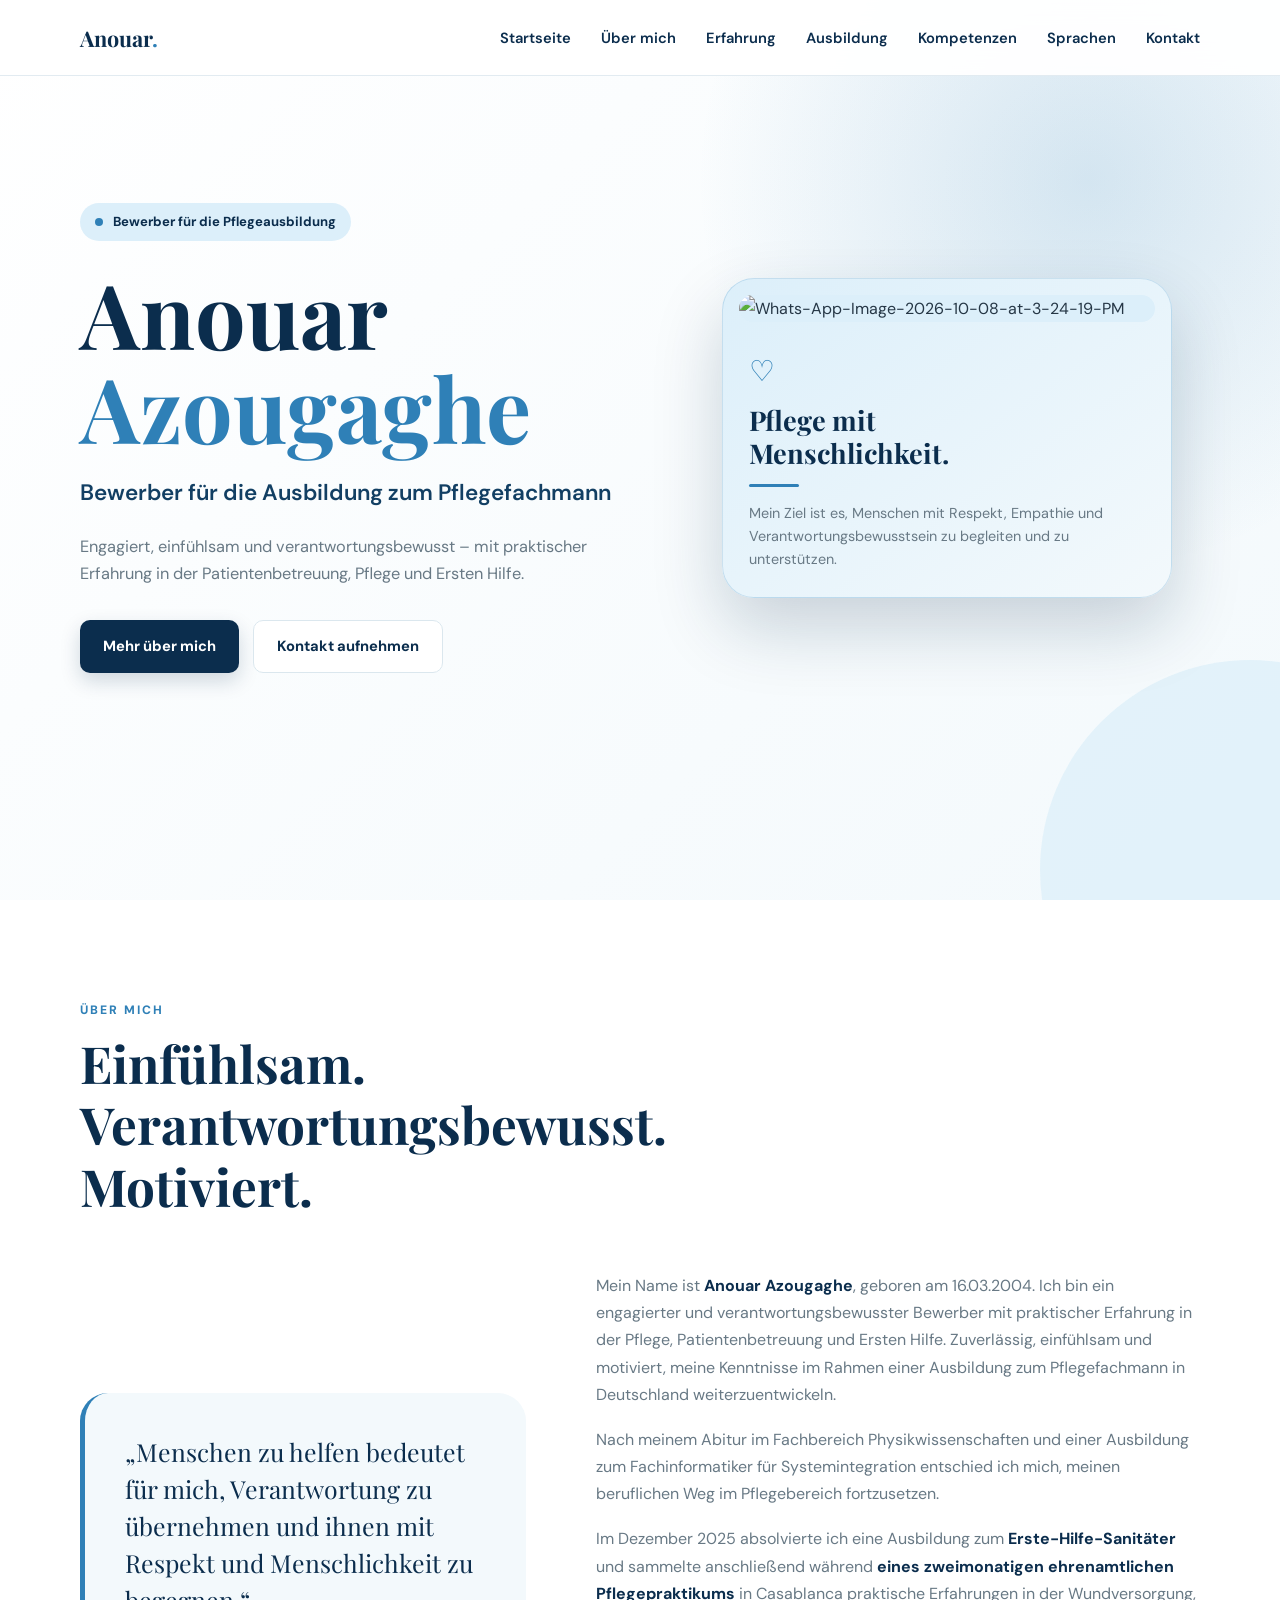
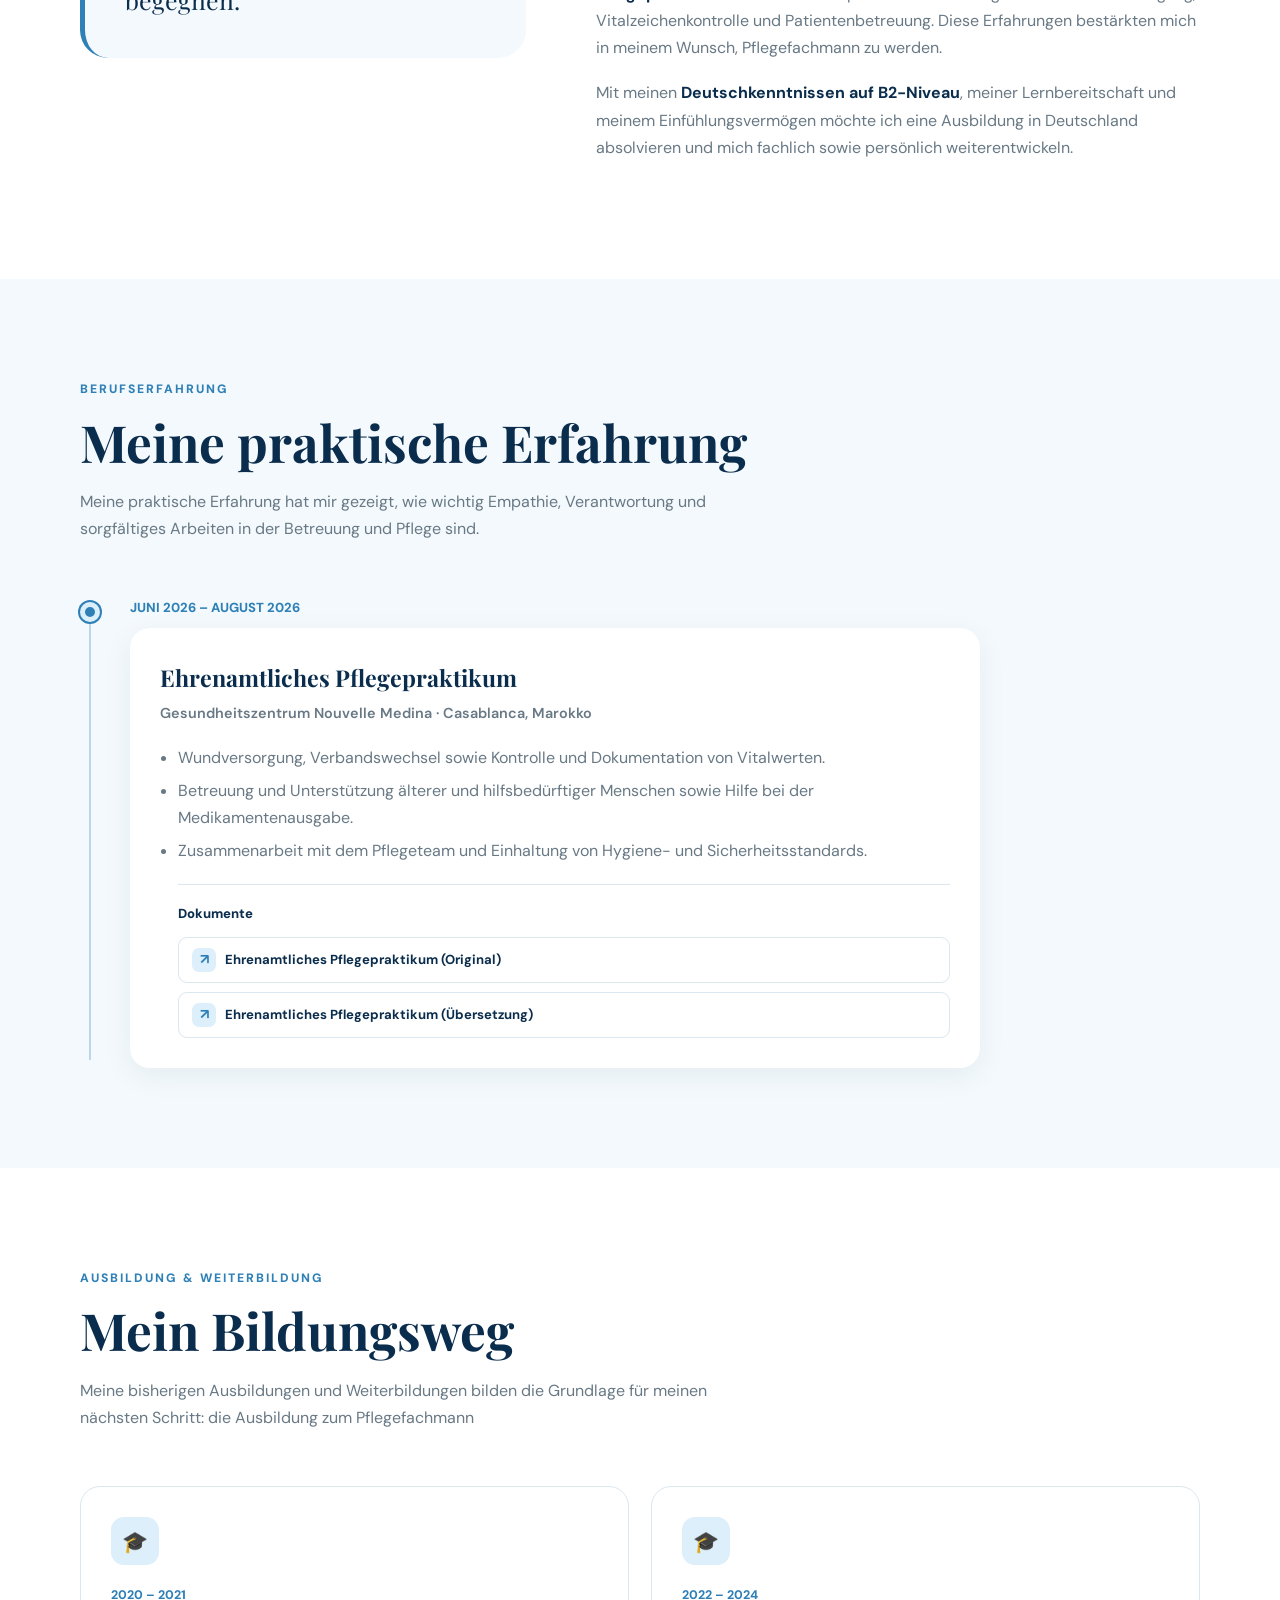
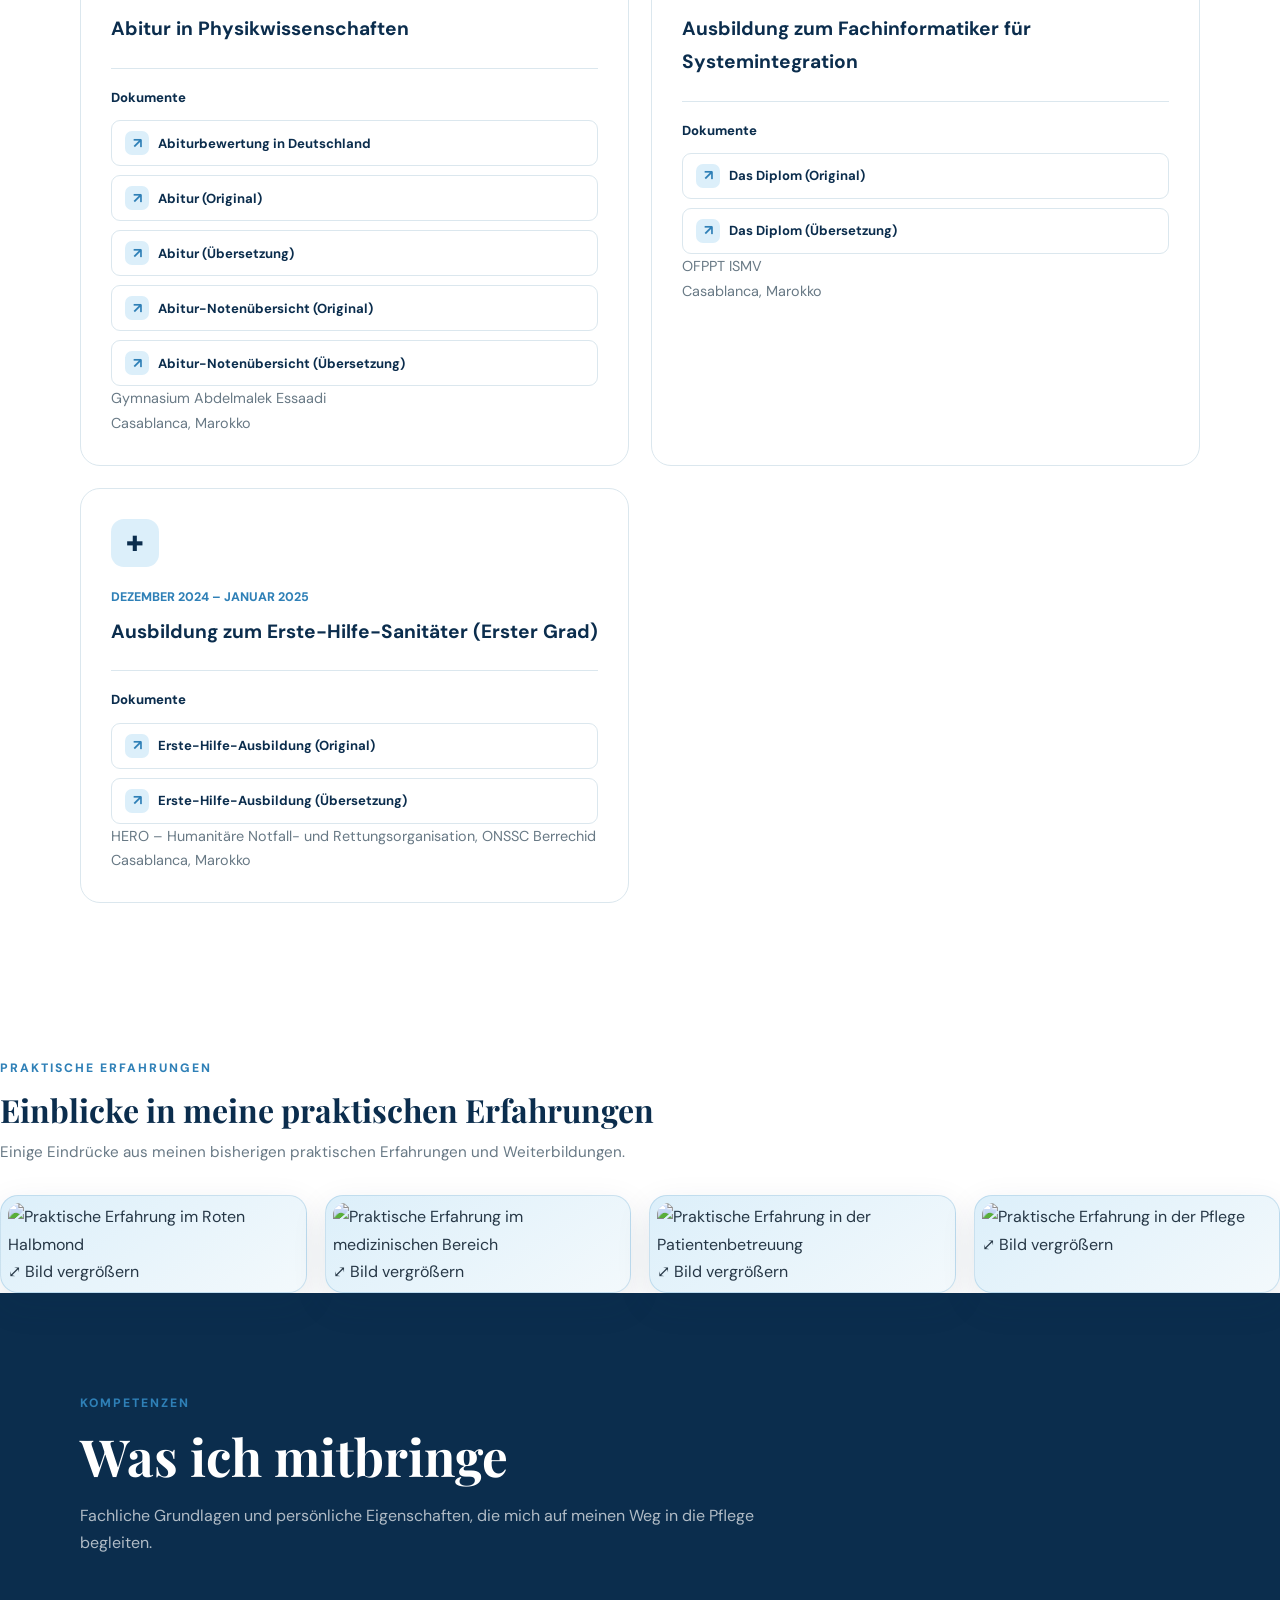
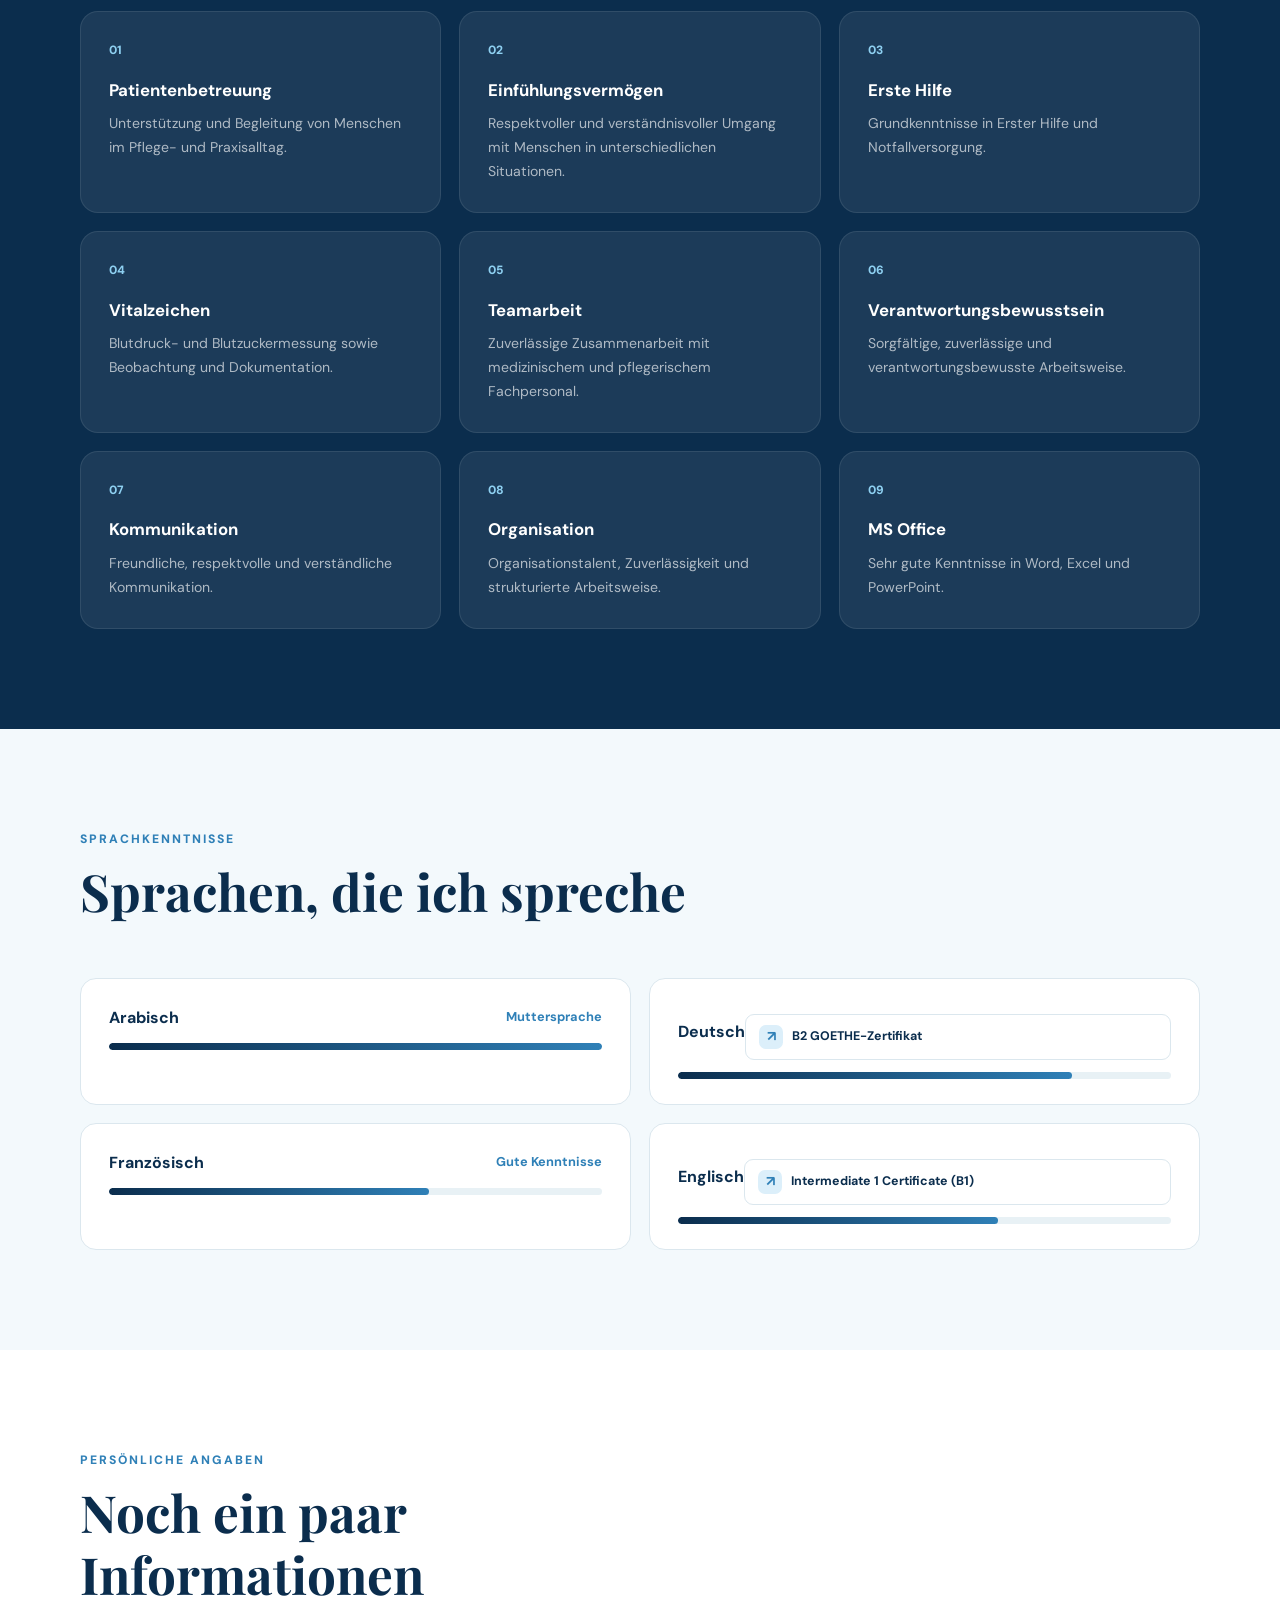
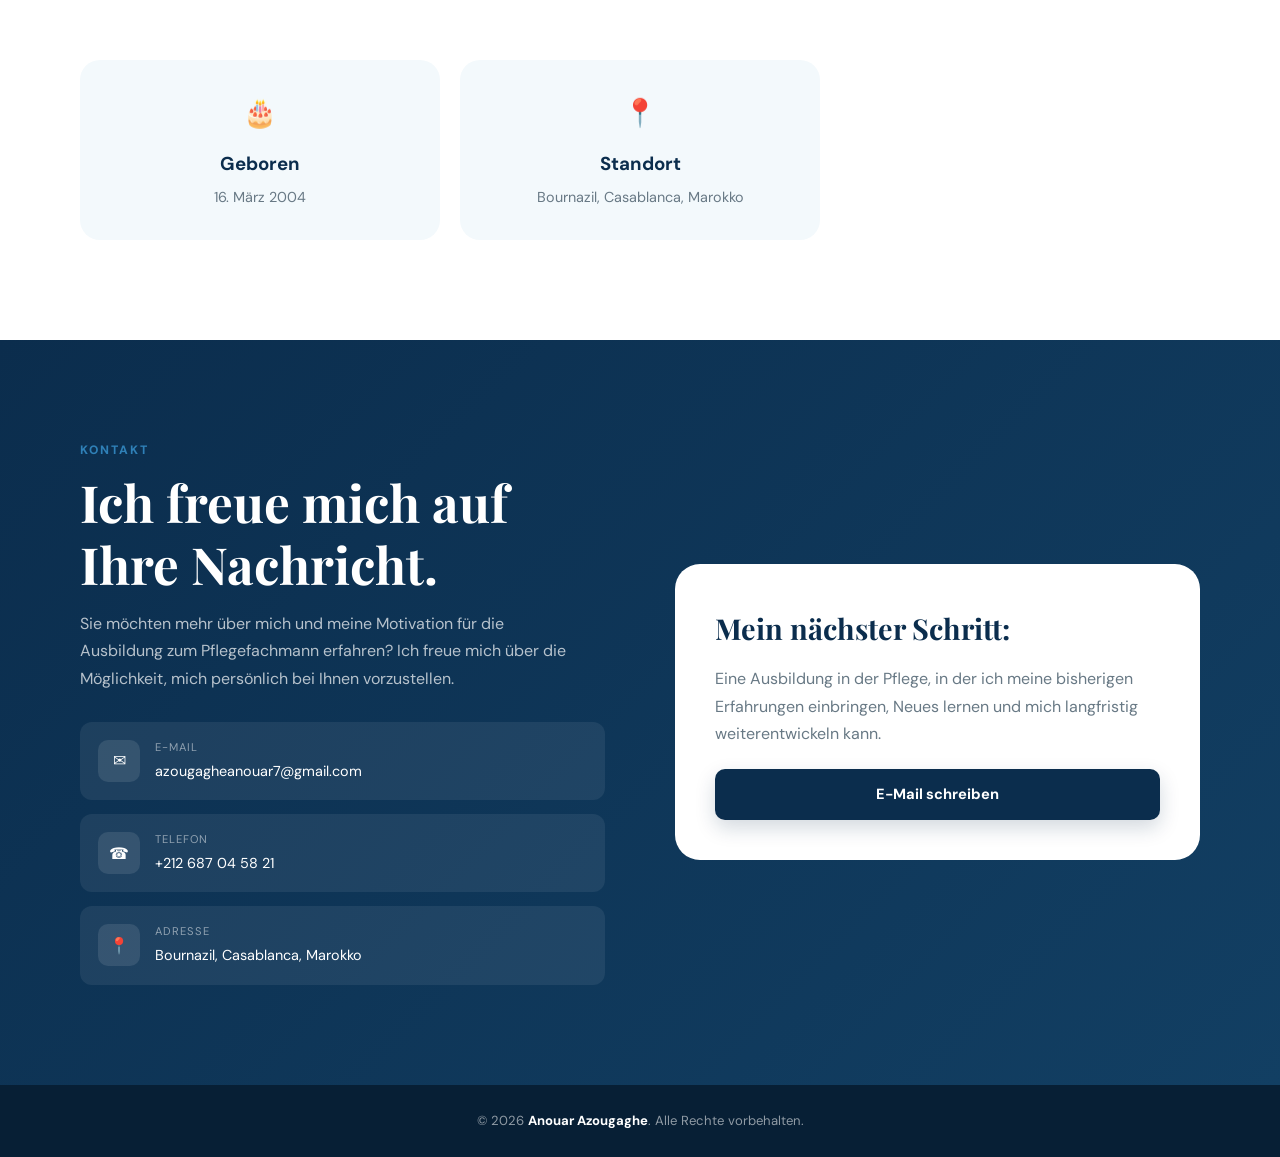
==== commit 3d5bcb46: "Update index.html" ====
--- a/index.html
+++ b/index.html
@@ -340,8 +340,11 @@
 
             <div class="document-links">
                 <div class="document-links-title">Dokumente</div>
+              <a class="document-link" href="https://drive.google.com/file/d/1OgQjY-gnihLIb5wEh8AkIRpf-jeQvC5y/view?usp=drivesdk" target="_blank" rel="noopener noreferrer">Abiturbewertung in Deutschland</a>
                 <a class="document-link" href="https://drive.google.com/file/d/1BdG-K7XPvdDpX0GqeVfOwrMYvr-_YQQa/view?usp=drivesdk" target="_blank" rel="noopener noreferrer">Abitur (Original)</a>
                 <a class="document-link" href="https://drive.google.com/file/d/1yVyyqoSbzY28ryf0eZ4DezKOFZRg-BFI/view?usp=drivesdk" target="_blank" rel="noopener noreferrer">Abitur (Übersetzung)</a>
+                <a class="document-link" href="https://drive.google.com/file/d/1lumyrJ-LVGpLels-TLTgcRlPTCJC8CJ6/view?usp=drivesdk" target="_blank" rel="noopener noreferrer">Abitur-Notenübersicht (Original)</a>
+                <a class="document-link" href="https://drive.google.com/file/d/18-gAqcgGgWblJFpEv-7kFn2ekN-RsZr1/view?usp=drivesdk" target="_blank" rel="noopener noreferrer">Abitur-Notenübersicht (Übersetzung)</a>
             </div>            <p>
                 Gymnasium Abdelmalek Essaadi<br>
                 Casablanca, Marokko
